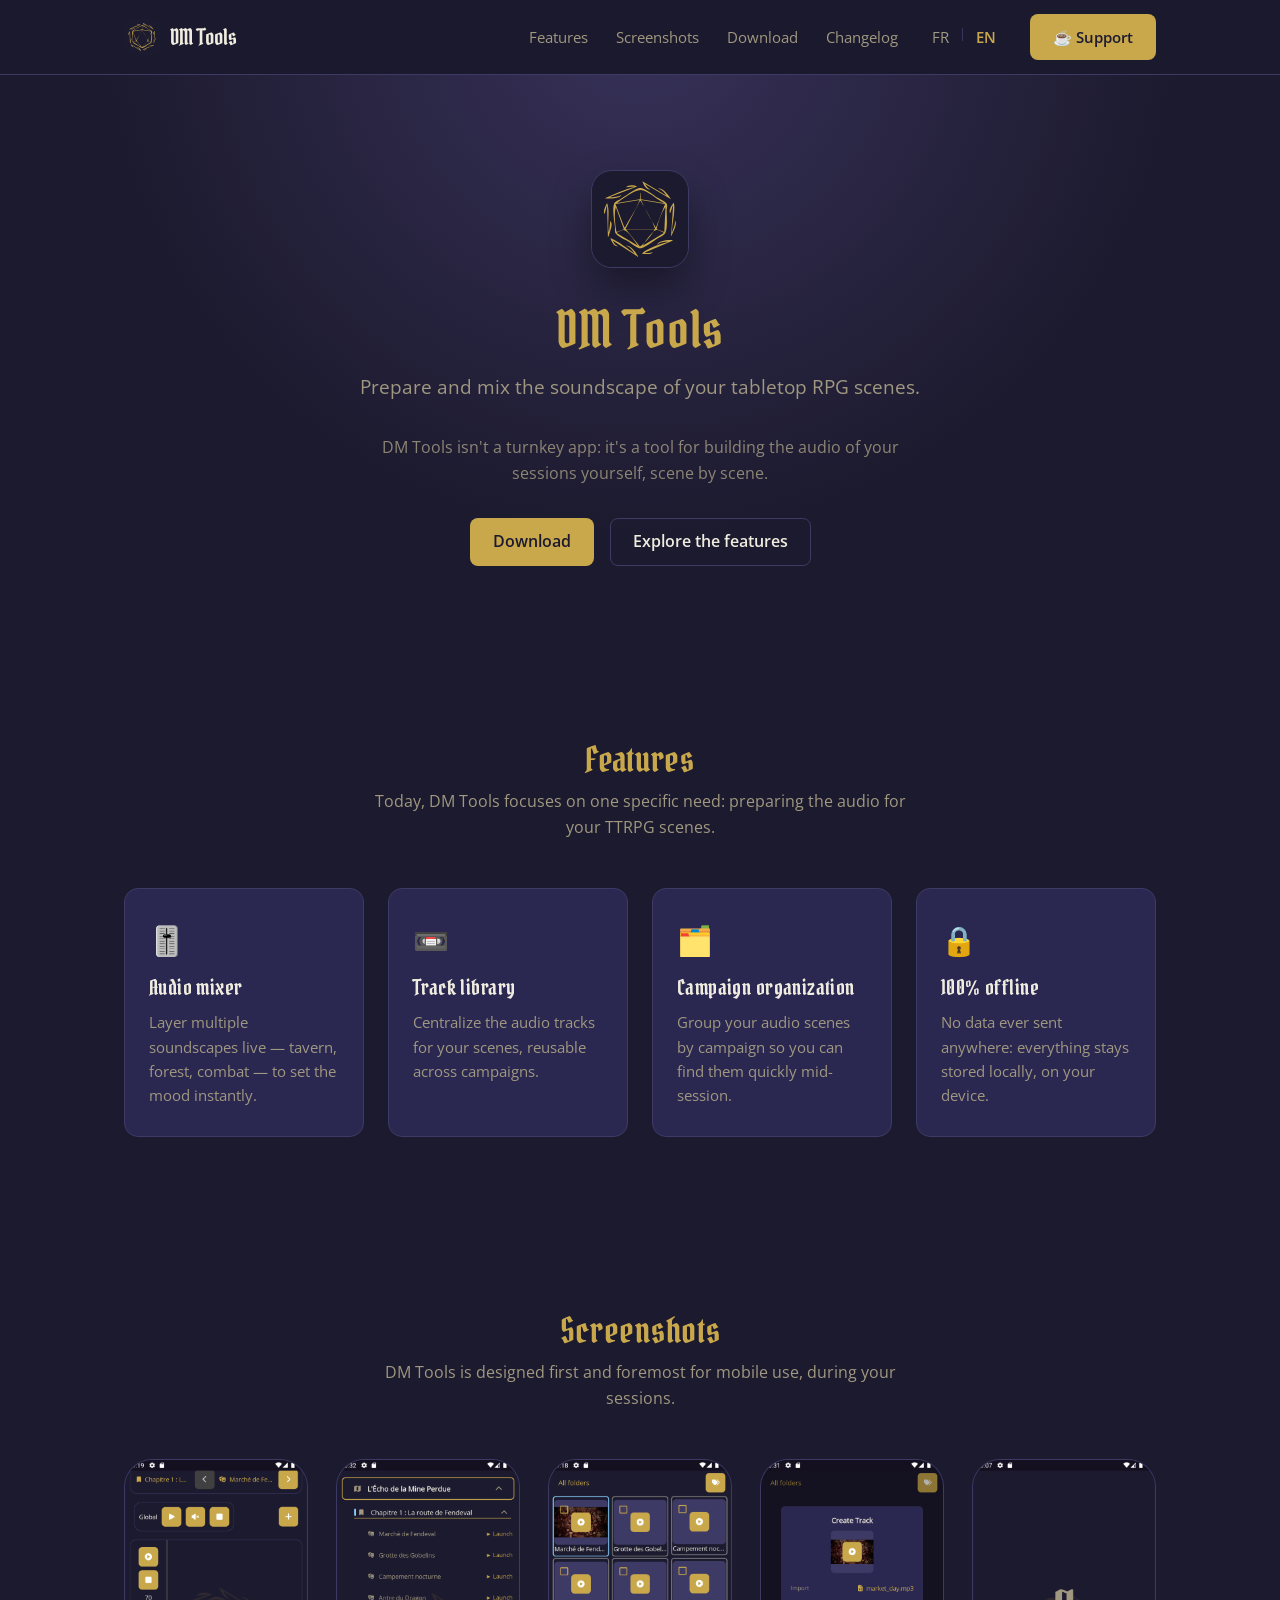
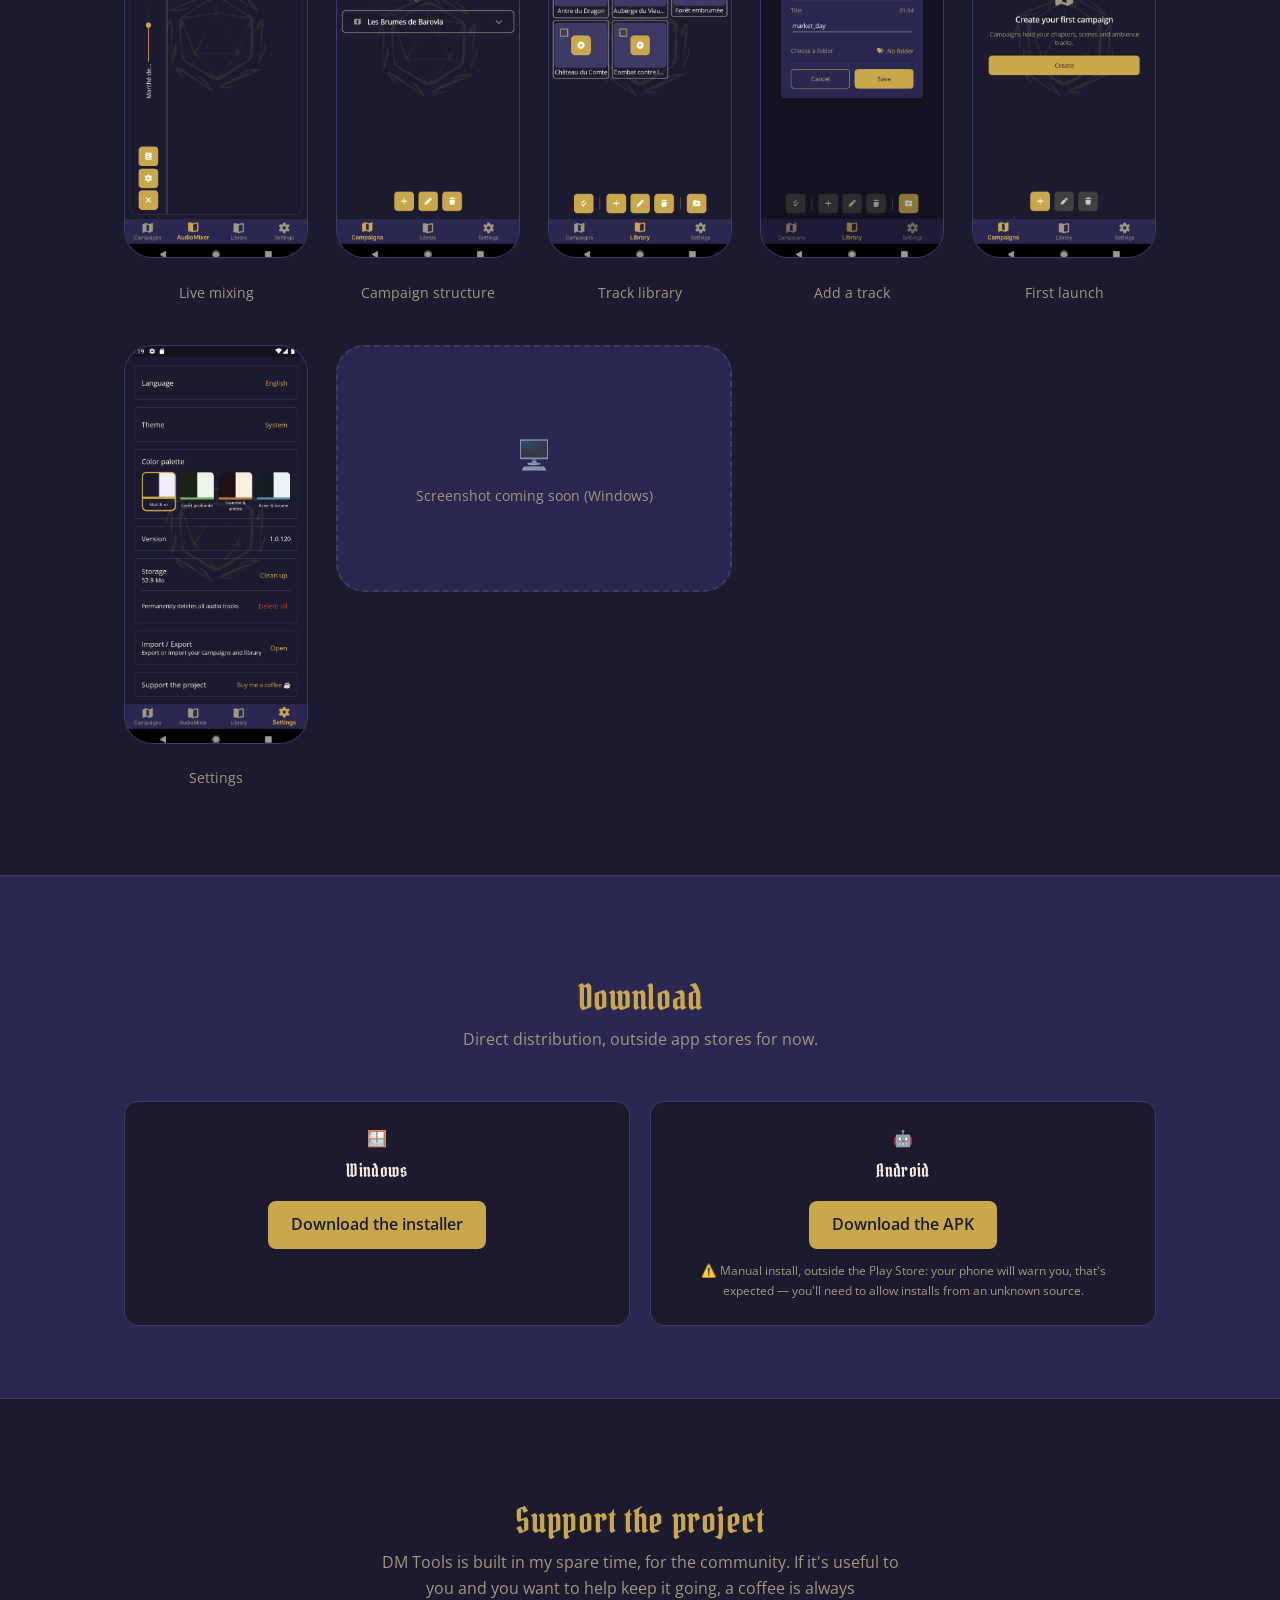
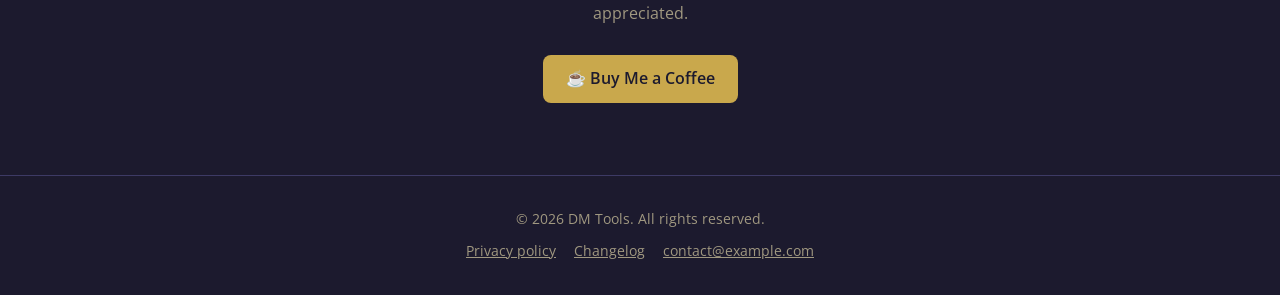
==== Website/en/index.html @ c2859820 "Add the DM Tools marketing site Static FR/EN landing page in Website/: features, real mobile screens" ====
<!doctype html>
<html lang="en">
<head>
  <meta charset="utf-8" />
  <meta name="viewport" content="width=device-width, initial-scale=1" />
  <title>DM Tools — Prep the audio for your TTRPG scenes</title>
  <meta name="description" content="DM Tools: a tool to prepare and mix soundscapes for your tabletop RPG scenes. Track library, live audio mixer, 100% offline." />
  <link rel="icon" href="../assets/logo.svg" type="image/svg+xml" />
  <link rel="preconnect" href="https://fonts.googleapis.com" />
  <link rel="preconnect" href="https://fonts.gstatic.com" crossorigin />
  <link href="https://fonts.googleapis.com/css2?family=Pirata+One&family=Open+Sans:wght@400;600;700&display=swap" rel="stylesheet" />
  <link rel="stylesheet" href="../styles.css" />
</head>
<body>
  <header>
    <nav class="container">
      <a class="brand" href="index.html">
        <img src="../assets/logo.svg" alt="DM Tools logo" />
        <span>DM Tools</span>
      </a>
      <div class="nav-links">
        <a href="#features">Features</a>
        <a href="#screenshots">Screenshots</a>
        <a href="#download">Download</a>
        <a href="changelog.html">Changelog</a>
        <span class="lang-switch">
          <a href="../index.html">FR</a>
          <span class="sep">|</span>
          <a class="active" href="index.html">EN</a>
        </span>
        <a class="btn btn-primary" href="https://buymeacoffee.com/" target="_blank" rel="noopener">☕ Support</a>
      </div>
    </nav>
  </header>

  <main>
    <section class="hero">
      <img class="hero-logo" src="../assets/logo.svg" alt="" aria-hidden="true" />
      <h1>DM Tools</h1>
      <p class="tagline">
        Prepare and mix the soundscape of your tabletop RPG scenes.
      </p>
      <p class="tagline" style="font-size: 1rem; opacity: 0.85;">
        DM Tools isn't a turnkey app: it's a tool for building the audio of your
        sessions yourself, scene by scene.
      </p>
      <div class="actions">
        <a class="btn btn-primary" href="#download">Download</a>
        <a class="btn btn-secondary" href="#features">Explore the features</a>
      </div>
    </section>

    <section id="features">
      <div class="container">
        <h2>Features</h2>
        <p class="section-intro">Today, DM Tools focuses on one specific need: preparing the audio for your TTRPG scenes.</p>
        <div class="features-grid">
          <div class="feature-card">
            <div class="icon">🎚️</div>
            <h3>Audio mixer</h3>
            <p>Layer multiple soundscapes live — tavern, forest, combat — to set the mood instantly.</p>
          </div>
          <div class="feature-card">
            <div class="icon">📼</div>
            <h3>Track library</h3>
            <p>Centralize the audio tracks for your scenes, reusable across campaigns.</p>
          </div>
          <div class="feature-card">
            <div class="icon">🗂️</div>
            <h3>Campaign organization</h3>
            <p>Group your audio scenes by campaign so you can find them quickly mid-session.</p>
          </div>
          <div class="feature-card">
            <div class="icon">🔒</div>
            <h3>100% offline</h3>
            <p>No data ever sent anywhere: everything stays stored locally, on your device.</p>
          </div>
        </div>
      </div>
    </section>

    <section id="screenshots">
      <div class="container">
        <h2>Screenshots</h2>
        <p class="section-intro">DM Tools is designed first and foremost for mobile use, during your sessions.</p>
        <div class="screens-grid">
          <div class="screen-item">
            <div class="screen-frame"><img src="../assets/screenshots/1.png" alt="Audio mixer during a live session" loading="lazy" /></div>
            <p class="screen-caption">Live mixing</p>
          </div>
          <div class="screen-item">
            <div class="screen-frame"><img src="../assets/screenshots/2.png" alt="Campaign organization" loading="lazy" /></div>
            <p class="screen-caption">Campaign structure</p>
          </div>
          <div class="screen-item">
            <div class="screen-frame"><img src="../assets/screenshots/3.png" alt="Track library" loading="lazy" /></div>
            <p class="screen-caption">Track library</p>
          </div>
          <div class="screen-item">
            <div class="screen-frame"><img src="../assets/screenshots/4.png" alt="Adding an audio track" loading="lazy" /></div>
            <p class="screen-caption">Add a track</p>
          </div>
          <div class="screen-item">
            <div class="screen-frame"><img src="../assets/screenshots/5.png" alt="First launch of the app" loading="lazy" /></div>
            <p class="screen-caption">First launch</p>
          </div>
          <div class="screen-item">
            <div class="screen-frame"><img src="../assets/screenshots/6.png" alt="App settings" loading="lazy" /></div>
            <p class="screen-caption">Settings</p>
          </div>
          <div class="screen-item desktop-item">
            <div class="screen-frame desktop">
              <div class="placeholder"><span class="icon">🖥️</span>Screenshot coming soon (Windows)</div>
            </div>
          </div>
        </div>
      </div>
    </section>

    <section id="download" class="download-section">
      <div class="container">
        <h2>Download</h2>
        <p class="section-intro">Direct distribution, outside app stores for now.</p>
        <div class="platforms">
          <div class="platform-card">
            <div class="icon">🪟</div>
            <h3>Windows</h3>
            <!-- TODO: replace with the real Drive share link -->
            <a class="btn btn-primary" href="#" target="_blank" rel="noopener">Download the installer</a>
          </div>
          <div class="platform-card">
            <div class="icon">🤖</div>
            <h3>Android</h3>
            <!-- TODO: replace with the real Drive share link -->
            <a class="btn btn-primary" href="#" target="_blank" rel="noopener">Download the APK</a>
            <span class="disclaimer">⚠️ Manual install, outside the Play Store: your phone will warn you, that's expected — you'll need to allow installs from an unknown source.</span>
          </div>
        </div>
      </div>
    </section>

    <section id="support" class="support">
      <div class="container">
        <h2>Support the project</h2>
        <p>
          DM Tools is built in my spare time, for the community. If it's useful to
          you and you want to help keep it going, a coffee is always appreciated.
        </p>
        <a class="btn btn-primary" href="https://buymeacoffee.com/" target="_blank" rel="noopener">☕ Buy Me a Coffee</a>
      </div>
    </section>
  </main>

  <footer>
    <div>© <span id="year"></span> DM Tools. All rights reserved.</div>
    <div class="footer-links">
      <a href="privacy.html">Privacy policy</a>
      <a href="changelog.html">Changelog</a>
      <a href="mailto:contact@example.com">contact@example.com</a>
    </div>
  </footer>

  <script>
    document.getElementById("year").textContent = new Date().getFullYear();
  </script>
</body>
</html>
---- Website/styles.css ----
:root {
  --bg: #1c1a2e;
  --surface: #2a2750;
  --accent: #c9a84c;
  --accent-2: #6b5daa;
  --text: #f0ede0;
  --text-muted: #a09880;
  --border: #3d3a65;
}

* {
  box-sizing: border-box;
}

html {
  scroll-behavior: smooth;
}

body {
  margin: 0;
  background: var(--bg);
  color: var(--text);
  font-family: "Open Sans", sans-serif;
  line-height: 1.6;
}

img {
  max-width: 100%;
}

a {
  color: var(--accent);
}

h1, h2, h3 {
  font-family: "Pirata One", serif;
  font-weight: 400;
  letter-spacing: 0.02em;
  line-height: 1.2;
}

.container {
  max-width: 1080px;
  margin: 0 auto;
  padding: 0 24px;
}

/* Nav */
header {
  position: sticky;
  top: 0;
  z-index: 10;
  background: rgba(28, 26, 46, 0.9);
  backdrop-filter: blur(6px);
  border-bottom: 1px solid var(--border);
}

nav.container {
  display: flex;
  align-items: center;
  justify-content: space-between;
  flex-wrap: wrap;
  row-gap: 10px;
  padding-top: 14px;
  padding-bottom: 14px;
}

.brand {
  display: flex;
  align-items: center;
  gap: 10px;
  text-decoration: none;
  color: var(--text);
}

.brand img {
  width: 36px;
  height: 36px;
  border-radius: 8px;
}

.brand span {
  font-family: "Pirata One", serif;
  font-size: 1.4rem;
}

.nav-links {
  display: flex;
  align-items: center;
  flex-wrap: wrap;
  row-gap: 8px;
  gap: 28px;
}

.nav-links a {
  color: var(--text-muted);
  text-decoration: none;
  font-size: 0.95rem;
}

.nav-links a:hover {
  color: var(--accent);
}

.btn {
  display: inline-block;
  padding: 10px 22px;
  border-radius: 8px;
  text-decoration: none;
  font-weight: 600;
  font-family: "Open Sans", sans-serif;
  border: 1px solid transparent;
}

.btn-primary {
  background: var(--accent);
  color: #1c1a2e !important;
}

.btn-primary:hover {
  background: #ddbc63;
}

.btn-secondary {
  background: transparent;
  color: var(--text);
  border-color: var(--border);
}

.btn-secondary:hover {
  border-color: var(--accent);
  color: var(--accent);
}

.lang-switch {
  display: flex;
  gap: 4px;
  font-size: 0.8rem;
}

.lang-switch a {
  color: var(--text-muted);
  text-decoration: none;
  padding: 2px 6px;
  border-radius: 4px;
}

.lang-switch a.active {
  color: var(--accent);
  font-weight: 600;
}

.lang-switch a:hover {
  color: var(--accent);
}

.lang-switch .sep {
  color: var(--border);
}

/* Hero */
.hero {
  text-align: center;
  padding: 96px 24px 72px;
  background: radial-gradient(ellipse at 50% -10%, rgba(107, 93, 170, 0.35), transparent 60%);
}

.hero img.hero-logo {
  width: 96px;
  height: 96px;
  border-radius: 20px;
  margin-bottom: 24px;
  box-shadow: 0 0 0 1px var(--border), 0 20px 40px rgba(0, 0, 0, 0.4);
}

.hero h1 {
  font-size: 3.2rem;
  margin: 0 0 12px;
  color: var(--accent);
}

.hero p.tagline {
  font-size: 1.2rem;
  color: var(--text-muted);
  max-width: 560px;
  margin: 0 auto 32px;
}

.hero .actions {
  display: flex;
  gap: 16px;
  justify-content: center;
  flex-wrap: wrap;
}

/* Sections */
section {
  padding: 72px 24px;
}

section h2 {
  text-align: center;
  font-size: 2.2rem;
  color: var(--accent);
  margin-bottom: 8px;
}

section > .container > p.section-intro {
  text-align: center;
  color: var(--text-muted);
  max-width: 560px;
  margin: 0 auto 48px;
}

.features-grid {
  display: grid;
  grid-template-columns: repeat(auto-fit, minmax(230px, 1fr));
  gap: 24px;
}

.feature-card {
  background: var(--surface);
  border: 1px solid var(--border);
  border-radius: 14px;
  padding: 28px 24px;
}

.feature-card .icon {
  font-size: 1.8rem;
  margin-bottom: 12px;
}

.feature-card h3 {
  font-size: 1.3rem;
  margin: 0 0 10px;
  color: var(--text);
}

.feature-card p {
  color: var(--text-muted);
  margin: 0;
  font-size: 0.95rem;
}

/* Screenshots */
.screens-grid {
  display: grid;
  grid-template-columns: repeat(auto-fit, minmax(180px, 1fr));
  gap: 28px;
  align-items: start;
}

.screen-item {
  display: flex;
  flex-direction: column;
  gap: 10px;
}

.screen-frame {
  background: var(--surface);
  border: 1px solid var(--border);
  border-radius: 28px;
  aspect-ratio: 9 / 19.5;
  display: flex;
  align-items: center;
  justify-content: center;
  overflow: hidden;
}

.screen-frame img {
  width: 100%;
  height: 100%;
  object-fit: cover;
  object-position: top center;
  display: block;
}

.screen-item.desktop-item {
  grid-column: span 2;
}

.screen-frame.desktop {
  aspect-ratio: 16 / 10;
  border: 2px dashed var(--border);
}

.screen-frame .placeholder {
  text-align: center;
  color: var(--text-muted);
  font-size: 0.85rem;
}

.screen-frame .placeholder .icon {
  font-size: 1.8rem;
  display: block;
  margin-bottom: 8px;
  opacity: 0.6;
}

.screen-caption {
  text-align: center;
  font-size: 0.85rem;
  color: var(--text-muted);
}

/* Download */
.download-section {
  background: var(--surface);
  border-top: 1px solid var(--border);
  border-bottom: 1px solid var(--border);
}

.platforms {
  display: grid;
  grid-template-columns: repeat(auto-fit, minmax(220px, 1fr));
  gap: 20px;
}

.platform-card {
  background: var(--bg);
  border: 1px solid var(--border);
  border-radius: 14px;
  padding: 24px;
  text-align: center;
}

.platform-card h3 {
  margin: 8px 0 6px;
  color: var(--text);
  font-size: 1.15rem;
}

.platform-card .status {
  display: inline-block;
  font-size: 0.78rem;
  text-transform: uppercase;
  letter-spacing: 0.05em;
  padding: 4px 10px;
  border-radius: 999px;
  margin-top: 10px;
}

.status.soon {
  background: rgba(201, 168, 76, 0.15);
  color: var(--accent);
}

.platform-card .btn {
  margin-top: 14px;
}

.platform-card .disclaimer {
  display: block;
  margin-top: 12px;
  font-size: 0.78rem;
  color: var(--text-muted);
}

/* Changelog */
.changelog-entry {
  border-left: 2px solid var(--border);
  padding-left: 20px;
  margin-bottom: 36px;
}

.changelog-entry h2 {
  font-size: 1.3rem;
  color: var(--accent);
  margin: 0 0 4px;
  text-align: left;
}

.changelog-entry .date {
  font-size: 0.82rem;
  color: var(--text-muted);
  margin-bottom: 12px;
  display: block;
}

.changelog-entry ul {
  color: var(--text-muted);
  padding-left: 18px;
  margin: 0;
}

/* Support */
.support {
  text-align: center;
}

.support p {
  color: var(--text-muted);
  max-width: 520px;
  margin: 0 auto 28px;
}

/* Footer */
footer {
  border-top: 1px solid var(--border);
  padding: 32px 24px;
  text-align: center;
  color: var(--text-muted);
  font-size: 0.88rem;
}

footer a {
  color: var(--text-muted);
  text-decoration: underline;
}

footer .footer-links {
  margin-top: 10px;
  display: flex;
  gap: 18px;
  justify-content: center;
  flex-wrap: wrap;
}

/* Privacy page */
.legal {
  max-width: 720px;
  margin: 0 auto;
  padding: 64px 24px 96px;
}

.legal h1 {
  color: var(--accent);
  font-size: 2.4rem;
}

.legal h2 {
  text-align: left;
  font-size: 1.4rem;
  color: var(--text);
  margin-top: 40px;
}

.legal p, .legal li {
  color: var(--text-muted);
}

.legal .updated {
  color: var(--text-muted);
  font-size: 0.85rem;
  margin-bottom: 40px;
}

@media (max-width: 640px) {
  nav.container {
    justify-content: center;
    text-align: center;
  }
  .nav-links {
    gap: 12px 16px;
    justify-content: center;
  }
  .hero h1 {
    font-size: 2.3rem;
  }
}
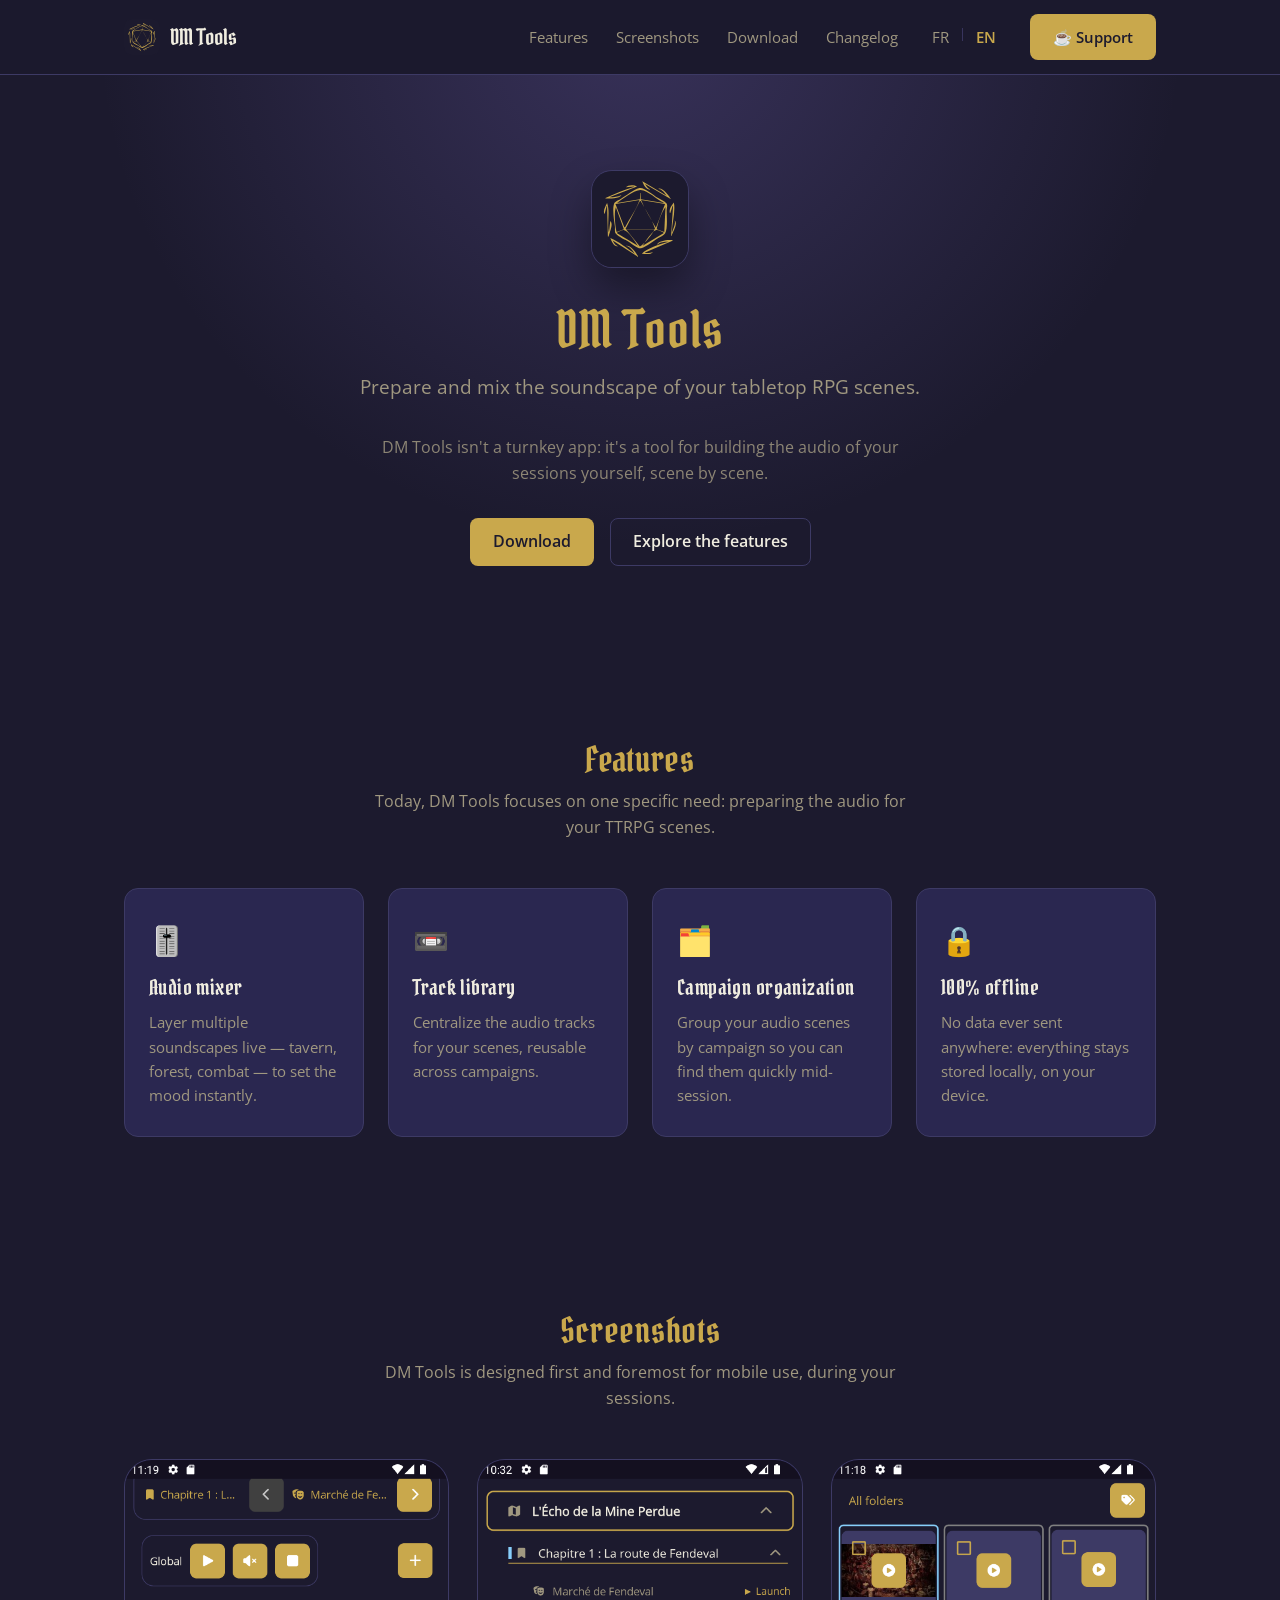
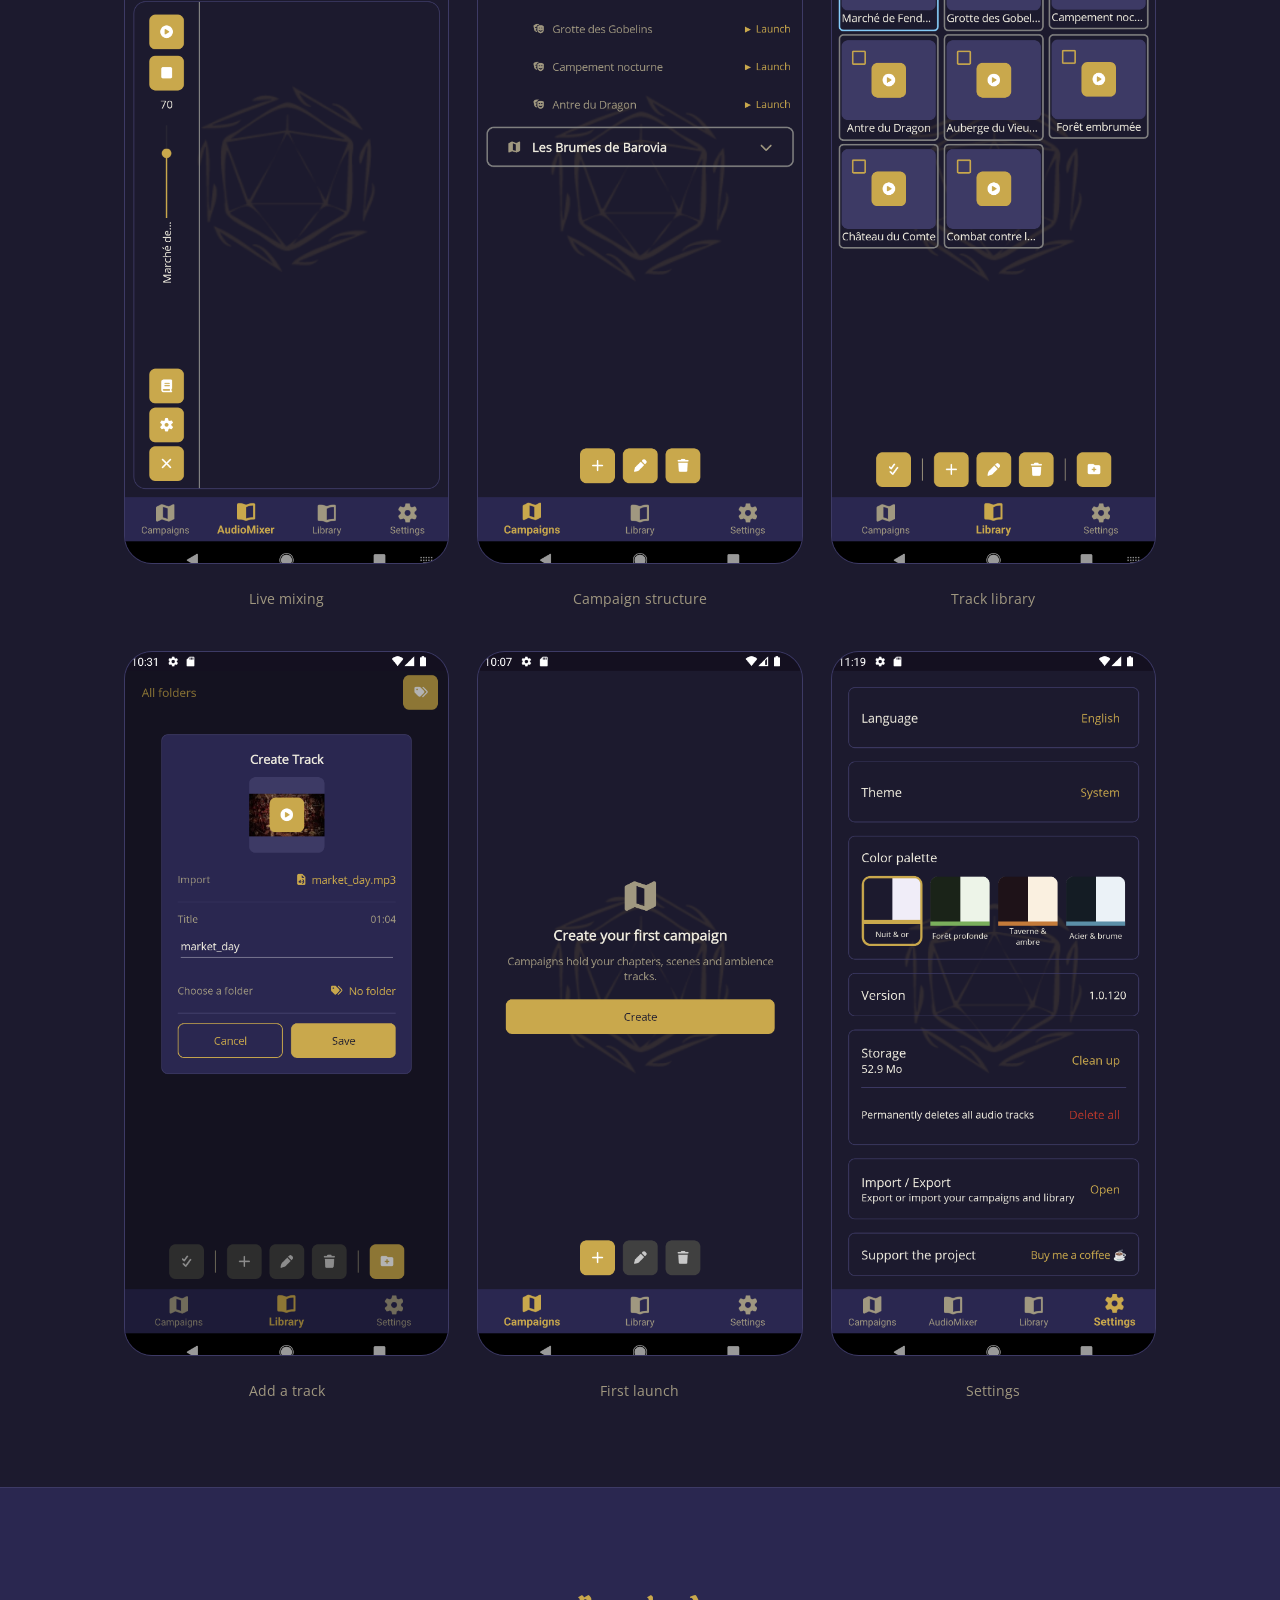
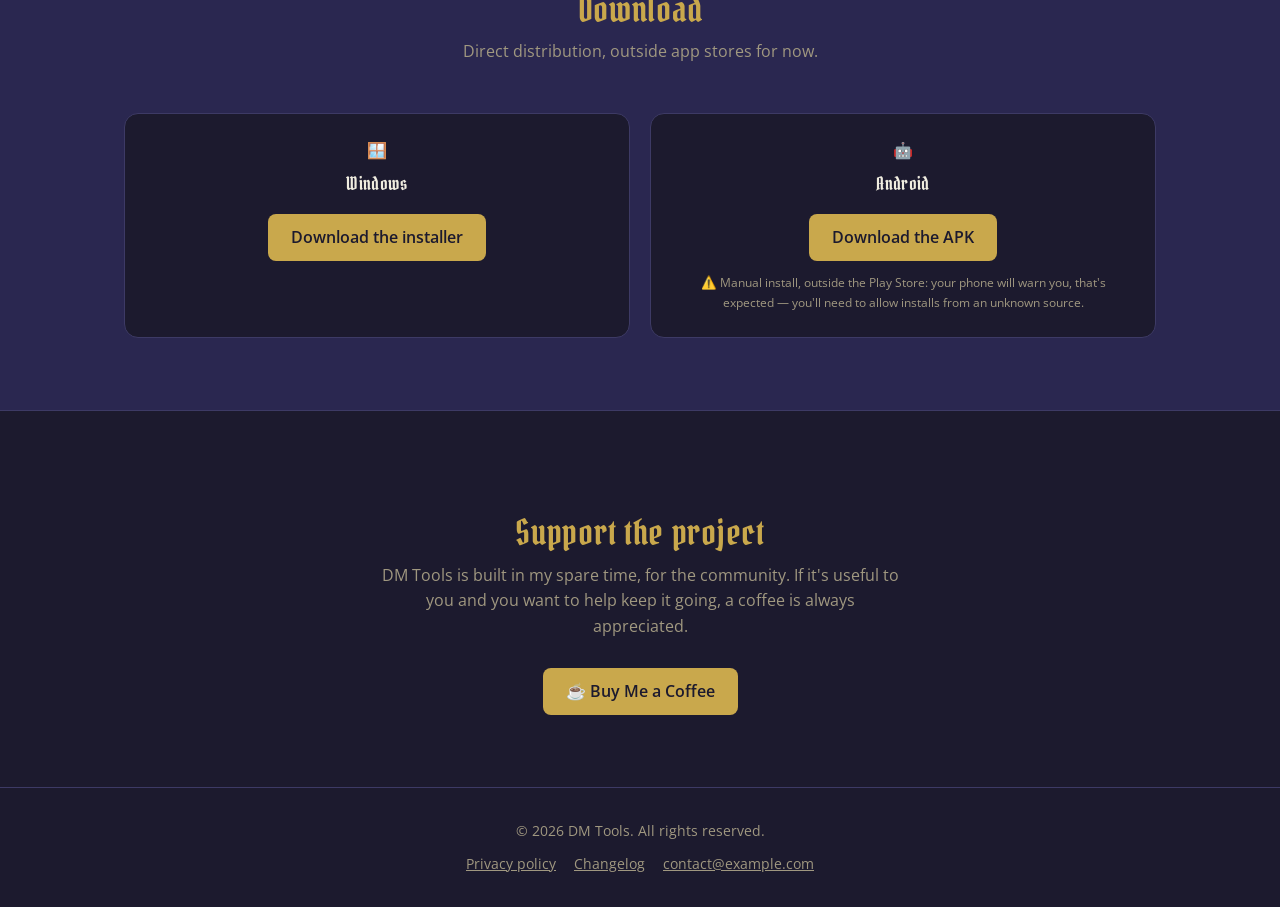
==== commit fcd7ba8a: "Wire up real downloads, fix the screenshots grid, add a lightbox - Download buttons now point to the" ====
--- a/Website/en/index.html
+++ b/Website/en/index.html
@@ -108,11 +108,6 @@
             <div class="screen-frame"><img src="../assets/screenshots/6.png" alt="App settings" loading="lazy" /></div>
             <p class="screen-caption">Settings</p>
           </div>
-          <div class="screen-item desktop-item">
-            <div class="screen-frame desktop">
-              <div class="placeholder"><span class="icon">🖥️</span>Screenshot coming soon (Windows)</div>
-            </div>
-          </div>
         </div>
       </div>
     </section>
@@ -125,14 +120,12 @@
           <div class="platform-card">
             <div class="icon">🪟</div>
             <h3>Windows</h3>
-            <!-- TODO: replace with the real Drive share link -->
-            <a class="btn btn-primary" href="#" target="_blank" rel="noopener">Download the installer</a>
+            <a class="btn btn-primary" href="../downloads/DmToolsInstaller.exe" download>Download the installer</a>
           </div>
           <div class="platform-card">
             <div class="icon">🤖</div>
             <h3>Android</h3>
-            <!-- TODO: replace with the real Drive share link -->
-            <a class="btn btn-primary" href="#" target="_blank" rel="noopener">Download the APK</a>
+            <a class="btn btn-primary" href="../downloads/DmTools.apk" download>Download the APK</a>
             <span class="disclaimer">⚠️ Manual install, outside the Play Store: your phone will warn you, that's expected — you'll need to allow installs from an unknown source.</span>
           </div>
         </div>
@@ -160,8 +153,27 @@
     </div>
   </footer>
 
+  <div class="lightbox" id="lightbox">
+    <button class="lightbox-close" aria-label="Close">&times;</button>
+    <img src="" alt="" />
+  </div>
+
   <script>
     document.getElementById("year").textContent = new Date().getFullYear();
+
+    const lightbox = document.getElementById("lightbox");
+    const lightboxImg = lightbox.querySelector("img");
+    document.querySelectorAll(".screen-frame img").forEach((img) => {
+      img.addEventListener("click", () => {
+        lightboxImg.src = img.src;
+        lightboxImg.alt = img.alt;
+        lightbox.classList.add("open");
+      });
+    });
+    lightbox.addEventListener("click", () => lightbox.classList.remove("open"));
+    document.addEventListener("keydown", (e) => {
+      if (e.key === "Escape") lightbox.classList.remove("open");
+    });
   </script>
 </body>
 </html>
--- a/Website/styles.css
+++ b/Website/styles.css
@@ -243,11 +243,26 @@
 }
 
 /* Screenshots */
+/* Colonnes explicites plutôt qu'auto-fit/minmax : à des largeurs de conteneur entre 1x et 2x le
+   minimum (typique en mobile portrait), auto-fit créait 2 colonnes très inégales (ex. 180px / 75px)
+   au lieu d'une seule colonne propre - minmax() autorise une piste à descendre sous son minimum
+   déclaré quand la somme des minimums dépasse l'espace dispo. */
 .screens-grid {
   display: grid;
-  grid-template-columns: repeat(auto-fit, minmax(180px, 1fr));
+  grid-template-columns: repeat(3, 1fr);
   gap: 28px;
-  align-items: start;
+}
+
+@media (max-width: 720px) {
+  .screens-grid {
+    grid-template-columns: repeat(2, 1fr);
+  }
+}
+
+@media (max-width: 480px) {
+  .screens-grid {
+    grid-template-columns: 1fr;
+  }
 }
 
 .screen-item {
@@ -265,6 +280,7 @@
   align-items: center;
   justify-content: center;
   overflow: hidden;
+  cursor: zoom-in;
 }
 
 .screen-frame img {
@@ -275,32 +291,48 @@
   display: block;
 }
 
-.screen-item.desktop-item {
-  grid-column: span 2;
-}
-
-.screen-frame.desktop {
-  aspect-ratio: 16 / 10;
-  border: 2px dashed var(--border);
-}
-
-.screen-frame .placeholder {
-  text-align: center;
-  color: var(--text-muted);
+.screen-caption {
+  text-align: center;
   font-size: 0.85rem;
-}
-
-.screen-frame .placeholder .icon {
-  font-size: 1.8rem;
-  display: block;
-  margin-bottom: 8px;
-  opacity: 0.6;
-}
-
-.screen-caption {
-  text-align: center;
-  font-size: 0.85rem;
-  color: var(--text-muted);
+  color: var(--text-muted);
+}
+
+/* Lightbox */
+.lightbox {
+  position: fixed;
+  inset: 0;
+  background: rgba(0, 0, 0, 0.85);
+  display: none;
+  align-items: center;
+  justify-content: center;
+  z-index: 100;
+  padding: 40px 20px;
+  cursor: zoom-out;
+}
+
+.lightbox.open {
+  display: flex;
+}
+
+.lightbox img {
+  max-width: 100%;
+  max-height: 100%;
+  border-radius: 12px;
+  box-shadow: 0 20px 60px rgba(0, 0, 0, 0.5);
+  cursor: default;
+}
+
+.lightbox-close {
+  position: absolute;
+  top: 20px;
+  right: 24px;
+  background: transparent;
+  border: none;
+  color: var(--text);
+  font-size: 2.2rem;
+  line-height: 1;
+  cursor: pointer;
+  padding: 4px 10px;
 }
 
 /* Download */
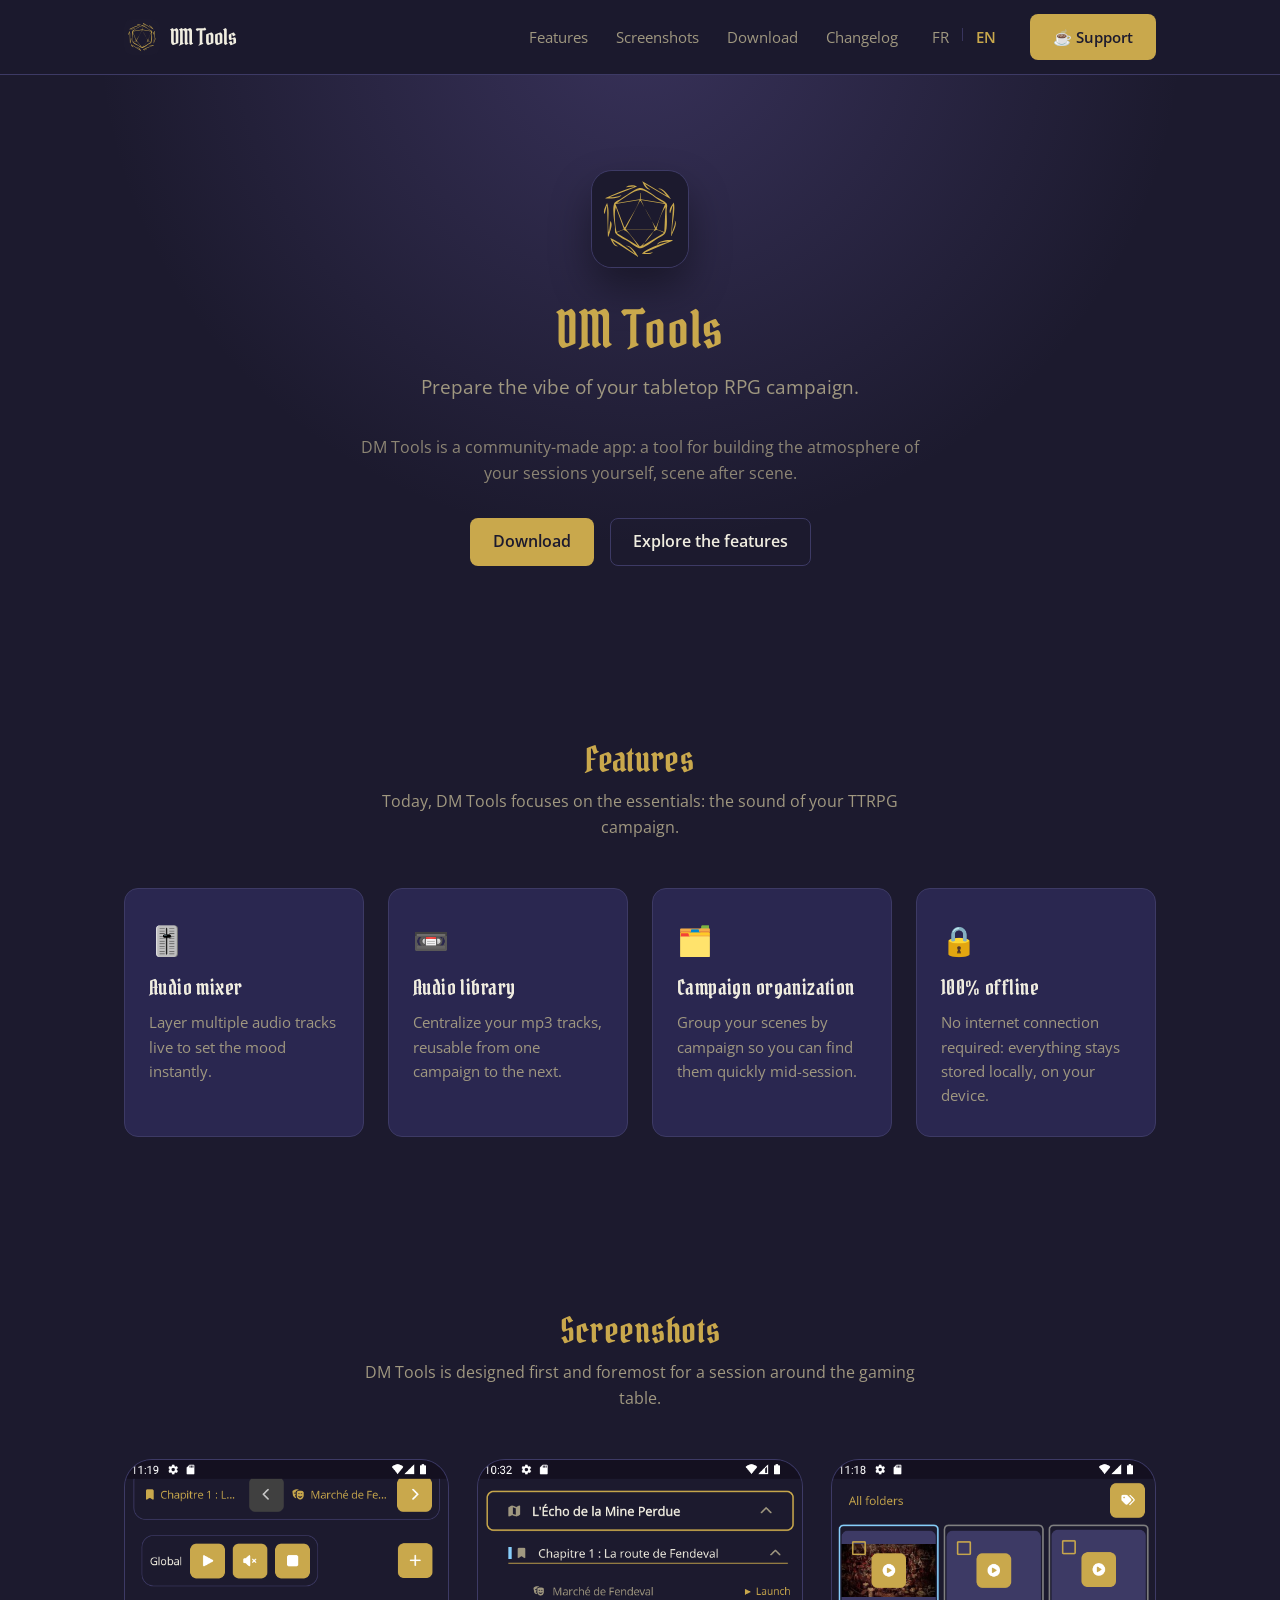
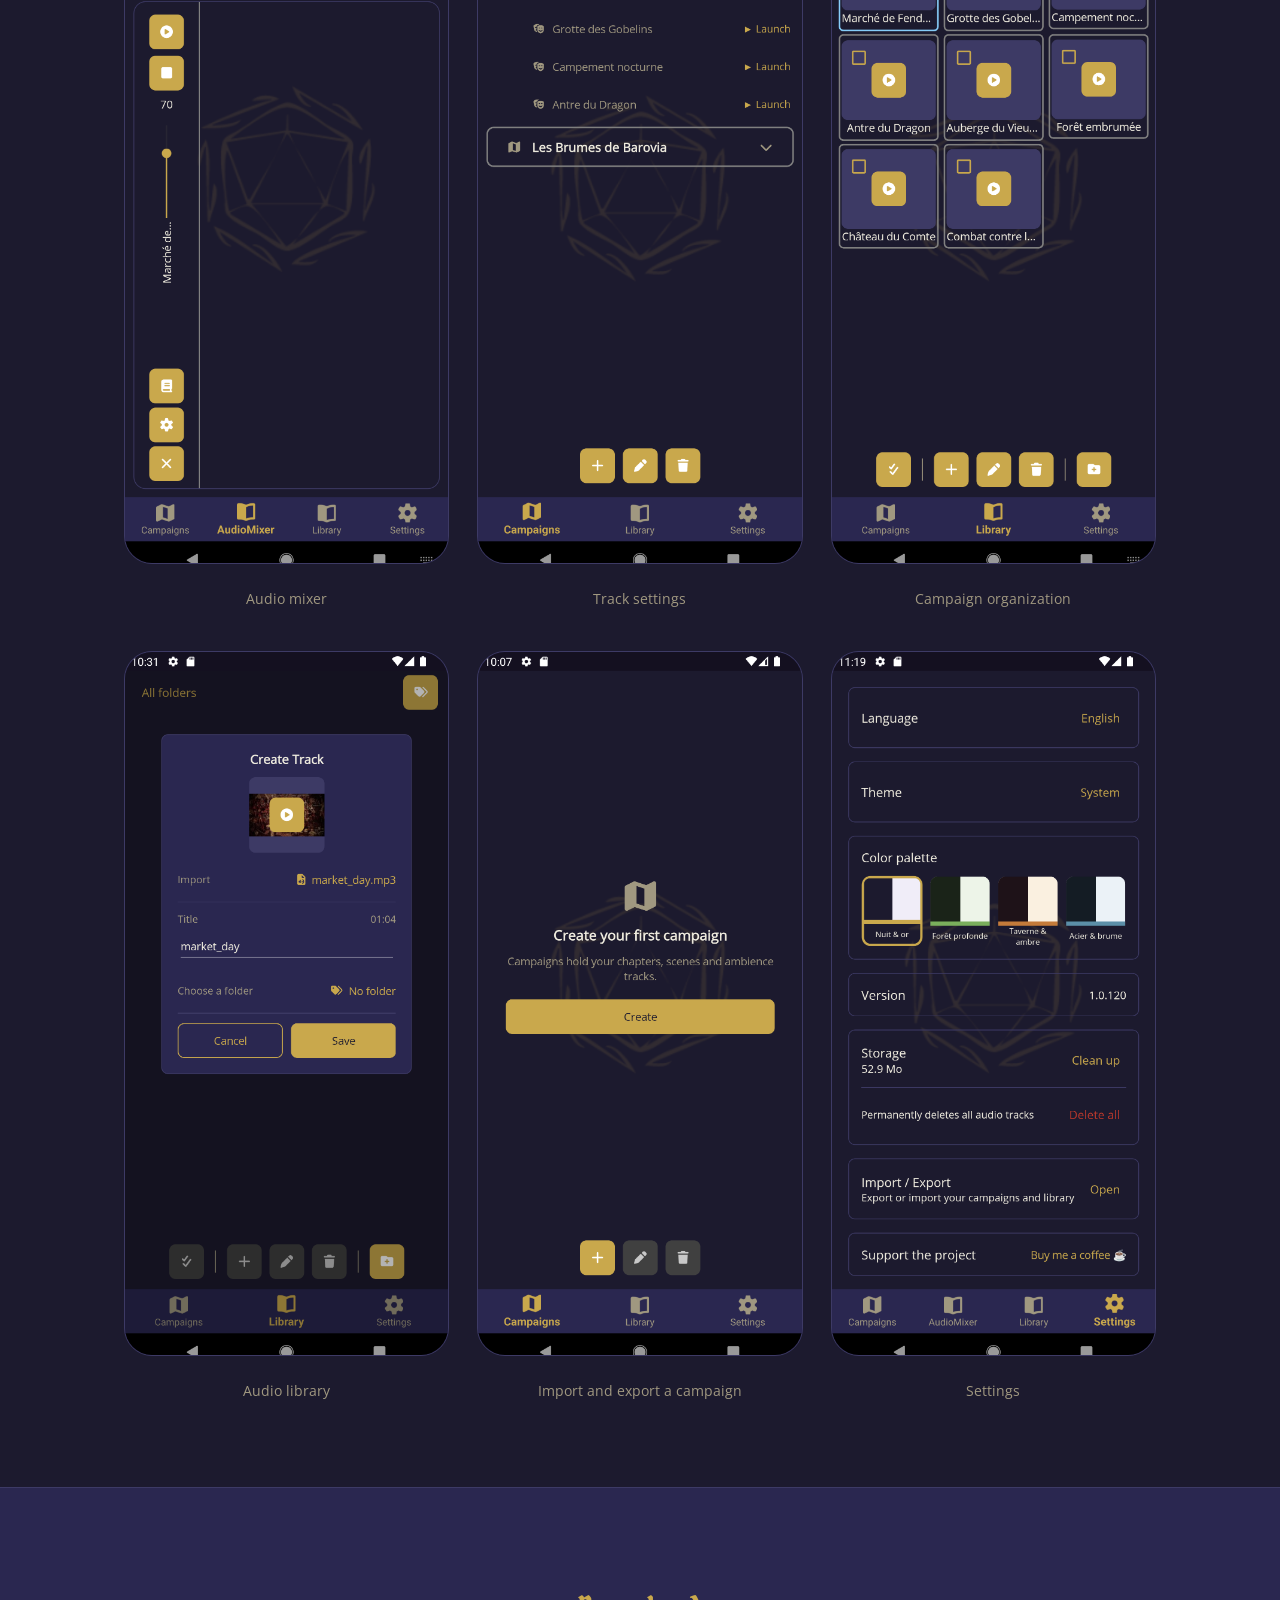
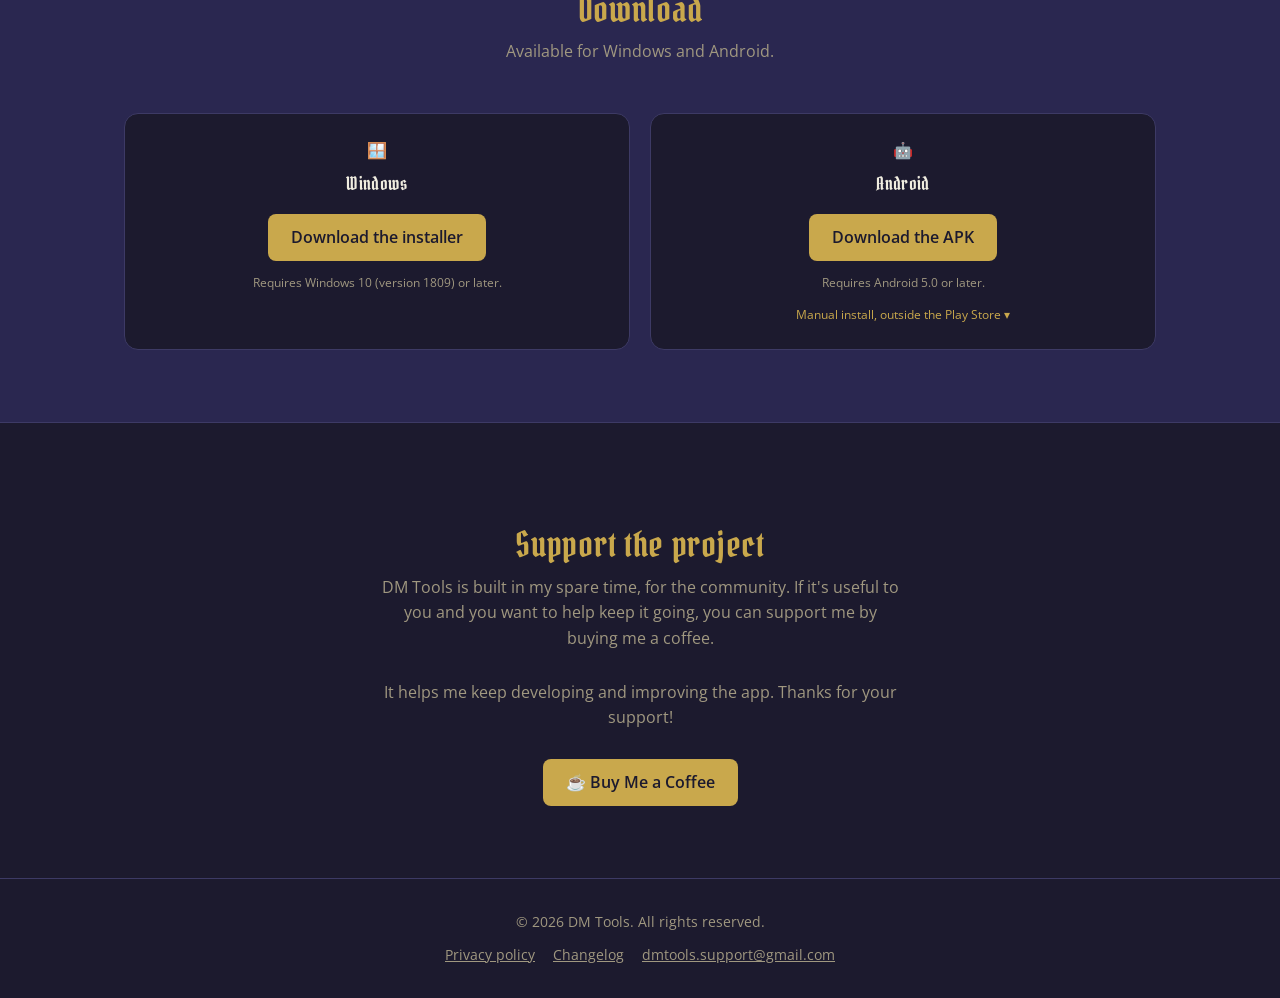
==== commit 1a9dc1e0: "Refresh homepage copy, download requirements and OG metadata for the campaign-prep positioning" ====
--- a/Website/en/index.html
+++ b/Website/en/index.html
@@ -3,8 +3,20 @@
 <head>
   <meta charset="utf-8" />
   <meta name="viewport" content="width=device-width, initial-scale=1" />
-  <title>DM Tools — Prep the audio for your TTRPG scenes</title>
-  <meta name="description" content="DM Tools: a tool to prepare and mix soundscapes for your tabletop RPG scenes. Track library, live audio mixer, 100% offline." />
+  <title>DM Tools — Prep the vibe for your TTRPG campaign</title>
+  <meta name="description" content="DM Tools: a tool to prepare the vibe of your tabletop RPG campaign. Audio mixer, campaign manager, audio library, 100% offline." />
+  <meta property="og:type" content="website" />
+  <meta property="og:url" content="https://dmtools-app.netlify.app/en/" />
+  <meta property="og:locale" content="en_US" />
+  <meta property="og:title" content="DM Tools — Prep the vibe for your TTRPG campaign" />
+  <meta property="og:description" content="A tool to prepare the vibe of your tabletop RPG campaign. Audio mixer, campaign manager, audio library, 100% offline." />
+  <meta property="og:image" content="https://dmtools-app.netlify.app/assets/og-image-en.png" />
+  <meta property="og:image:width" content="1200" />
+  <meta property="og:image:height" content="630" />
+  <meta name="twitter:card" content="summary_large_image" />
+  <meta name="twitter:title" content="DM Tools — Prep the vibe for your TTRPG campaign" />
+  <meta name="twitter:description" content="A tool to prepare the vibe of your tabletop RPG campaign. Audio mixer, campaign manager, audio library, 100% offline." />
+  <meta name="twitter:image" content="https://dmtools-app.netlify.app/assets/og-image-en.png" />
   <link rel="icon" href="../assets/logo.svg" type="image/svg+xml" />
   <link rel="preconnect" href="https://fonts.googleapis.com" />
   <link rel="preconnect" href="https://fonts.gstatic.com" crossorigin />
@@ -28,7 +40,7 @@
           <span class="sep">|</span>
           <a class="active" href="index.html">EN</a>
         </span>
-        <a class="btn btn-primary" href="https://buymeacoffee.com/" target="_blank" rel="noopener">☕ Support</a>
+        <a class="btn btn-primary" href="https://buymeacoffee.com/narfedome" target="_blank" rel="noopener">☕ Support</a>
       </div>
     </nav>
   </header>
@@ -38,11 +50,11 @@
       <img class="hero-logo" src="../assets/logo.svg" alt="" aria-hidden="true" />
       <h1>DM Tools</h1>
       <p class="tagline">
-        Prepare and mix the soundscape of your tabletop RPG scenes.
+        Prepare the vibe of your tabletop RPG campaign.
       </p>
       <p class="tagline" style="font-size: 1rem; opacity: 0.85;">
-        DM Tools isn't a turnkey app: it's a tool for building the audio of your
-        sessions yourself, scene by scene.
+        DM Tools is a community-made app: a tool for building the atmosphere of your
+        sessions yourself, scene after scene.
       </p>
       <div class="actions">
         <a class="btn btn-primary" href="#download">Download</a>
@@ -53,27 +65,27 @@
     <section id="features">
       <div class="container">
         <h2>Features</h2>
-        <p class="section-intro">Today, DM Tools focuses on one specific need: preparing the audio for your TTRPG scenes.</p>
+        <p class="section-intro">Today, DM Tools focuses on the essentials: the sound of your TTRPG campaign.</p>
         <div class="features-grid">
           <div class="feature-card">
             <div class="icon">🎚️</div>
             <h3>Audio mixer</h3>
-            <p>Layer multiple soundscapes live — tavern, forest, combat — to set the mood instantly.</p>
+            <p>Layer multiple audio tracks live to set the mood instantly.</p>
           </div>
           <div class="feature-card">
             <div class="icon">📼</div>
-            <h3>Track library</h3>
-            <p>Centralize the audio tracks for your scenes, reusable across campaigns.</p>
+            <h3>Audio library</h3>
+            <p>Centralize your mp3 tracks, reusable from one campaign to the next.</p>
           </div>
           <div class="feature-card">
             <div class="icon">🗂️</div>
             <h3>Campaign organization</h3>
-            <p>Group your audio scenes by campaign so you can find them quickly mid-session.</p>
+            <p>Group your scenes by campaign so you can find them quickly mid-session.</p>
           </div>
           <div class="feature-card">
             <div class="icon">🔒</div>
             <h3>100% offline</h3>
-            <p>No data ever sent anywhere: everything stays stored locally, on your device.</p>
+            <p>No internet connection required: everything stays stored locally, on your device.</p>
           </div>
         </div>
       </div>
@@ -82,27 +94,27 @@
     <section id="screenshots">
       <div class="container">
         <h2>Screenshots</h2>
-        <p class="section-intro">DM Tools is designed first and foremost for mobile use, during your sessions.</p>
+        <p class="section-intro">DM Tools is designed first and foremost for a session around the gaming table.</p>
         <div class="screens-grid">
           <div class="screen-item">
-            <div class="screen-frame"><img src="../assets/screenshots/1.png" alt="Audio mixer during a live session" loading="lazy" /></div>
-            <p class="screen-caption">Live mixing</p>
+            <div class="screen-frame"><img src="../assets/screenshots/1.png" alt="Audio mixer" loading="lazy" /></div>
+            <p class="screen-caption">Audio mixer</p>
           </div>
           <div class="screen-item">
-            <div class="screen-frame"><img src="../assets/screenshots/2.png" alt="Campaign organization" loading="lazy" /></div>
-            <p class="screen-caption">Campaign structure</p>
+            <div class="screen-frame"><img src="../assets/screenshots/2.png" alt="Track settings" loading="lazy" /></div>
+            <p class="screen-caption">Track settings</p>
           </div>
           <div class="screen-item">
-            <div class="screen-frame"><img src="../assets/screenshots/3.png" alt="Track library" loading="lazy" /></div>
-            <p class="screen-caption">Track library</p>
+            <div class="screen-frame"><img src="../assets/screenshots/3.png" alt="Campaign organization" loading="lazy" /></div>
+            <p class="screen-caption">Campaign organization</p>
           </div>
           <div class="screen-item">
-            <div class="screen-frame"><img src="../assets/screenshots/4.png" alt="Adding an audio track" loading="lazy" /></div>
-            <p class="screen-caption">Add a track</p>
+            <div class="screen-frame"><img src="../assets/screenshots/4.png" alt="Audio library" loading="lazy" /></div>
+            <p class="screen-caption">Audio library</p>
           </div>
           <div class="screen-item">
-            <div class="screen-frame"><img src="../assets/screenshots/5.png" alt="First launch of the app" loading="lazy" /></div>
-            <p class="screen-caption">First launch</p>
+            <div class="screen-frame"><img src="../assets/screenshots/5.png" alt="Import and export a campaign" loading="lazy" /></div>
+            <p class="screen-caption">Import and export a campaign</p>
           </div>
           <div class="screen-item">
             <div class="screen-frame"><img src="../assets/screenshots/6.png" alt="App settings" loading="lazy" /></div>
@@ -115,18 +127,23 @@
     <section id="download" class="download-section">
       <div class="container">
         <h2>Download</h2>
-        <p class="section-intro">Direct distribution, outside app stores for now.</p>
+        <p class="section-intro">Available for Windows and Android.</p>
         <div class="platforms">
           <div class="platform-card">
             <div class="icon">🪟</div>
             <h3>Windows</h3>
             <a class="btn btn-primary" href="../downloads/DmToolsInstaller.exe" download>Download the installer</a>
+            <span class="disclaimer">Requires Windows 10 (version 1809) or later.</span>
           </div>
           <div class="platform-card">
             <div class="icon">🤖</div>
             <h3>Android</h3>
             <a class="btn btn-primary" href="../downloads/DmTools.apk" download>Download the APK</a>
-            <span class="disclaimer">⚠️ Manual install, outside the Play Store: your phone will warn you, that's expected — you'll need to allow installs from an unknown source.</span>
+            <span class="disclaimer">Requires Android 5.0 or later.</span>
+            <details class="disclaimer-details">
+              <summary>Manual install, outside the Play Store</summary>
+              <p>⚠️ Your phone will warn you, that's expected. You'll need to allow installs from an unknown source. (Coming soon to the store, promise 🧡)</p>
+            </details>
           </div>
         </div>
       </div>
@@ -137,9 +154,12 @@
         <h2>Support the project</h2>
         <p>
           DM Tools is built in my spare time, for the community. If it's useful to
-          you and you want to help keep it going, a coffee is always appreciated.
+          you and you want to help keep it going, you can support me by buying me a coffee.
         </p>
-        <a class="btn btn-primary" href="https://buymeacoffee.com/" target="_blank" rel="noopener">☕ Buy Me a Coffee</a>
+        <p>
+          It helps me keep developing and improving the app. Thanks for your support!
+        </p>
+        <a class="btn btn-primary" href="https://buymeacoffee.com/narfedome" target="_blank" rel="noopener">☕ Buy Me a Coffee</a>
       </div>
     </section>
   </main>
@@ -149,7 +169,7 @@
     <div class="footer-links">
       <a href="privacy.html">Privacy policy</a>
       <a href="changelog.html">Changelog</a>
-      <a href="mailto:contact@example.com">contact@example.com</a>
+      <a href="mailto:dmtools.support@gmail.com">dmtools.support@gmail.com</a>
     </div>
   </footer>
 
--- a/Website/styles.css
+++ b/Website/styles.css
@@ -214,8 +214,20 @@
 
 .features-grid {
   display: grid;
-  grid-template-columns: repeat(auto-fit, minmax(230px, 1fr));
+  grid-template-columns: repeat(4, 1fr);
   gap: 24px;
+}
+
+@media (max-width: 860px) {
+  .features-grid {
+    grid-template-columns: repeat(2, 1fr);
+  }
+}
+
+@media (max-width: 480px) {
+  .features-grid {
+    grid-template-columns: 1fr;
+  }
 }
 
 .feature-card {
@@ -289,6 +301,11 @@
   object-fit: cover;
   object-position: top center;
   display: block;
+  transition: transform 0.3s ease;
+}
+
+.screen-item:hover .screen-frame img {
+  transform: scale(1.06);
 }
 
 .screen-caption {
@@ -388,6 +405,34 @@
   color: var(--text-muted);
 }
 
+.platform-card details.disclaimer-details {
+  margin-top: 12px;
+  font-size: 0.78rem;
+  color: var(--text-muted);
+}
+
+.platform-card details.disclaimer-details summary {
+  cursor: pointer;
+  color: var(--accent);
+  list-style: none;
+}
+
+.platform-card details.disclaimer-details summary::-webkit-details-marker {
+  display: none;
+}
+
+.platform-card details.disclaimer-details summary::after {
+  content: " ▾";
+}
+
+.platform-card details.disclaimer-details[open] summary::after {
+  content: " ▴";
+}
+
+.platform-card details.disclaimer-details p {
+  margin-top: 8px;
+}
+
 /* Changelog */
 .changelog-entry {
   border-left: 2px solid var(--border);
@@ -477,7 +522,16 @@
   margin-bottom: 40px;
 }
 
+@media (max-width: 860px) {
+  html {
+    scroll-padding-top: 1000px;
+  }
+}
+
 @media (max-width: 640px) {
+  html {
+    scroll-padding-top: 80px;
+  }
   nav.container {
     justify-content: center;
     text-align: center;
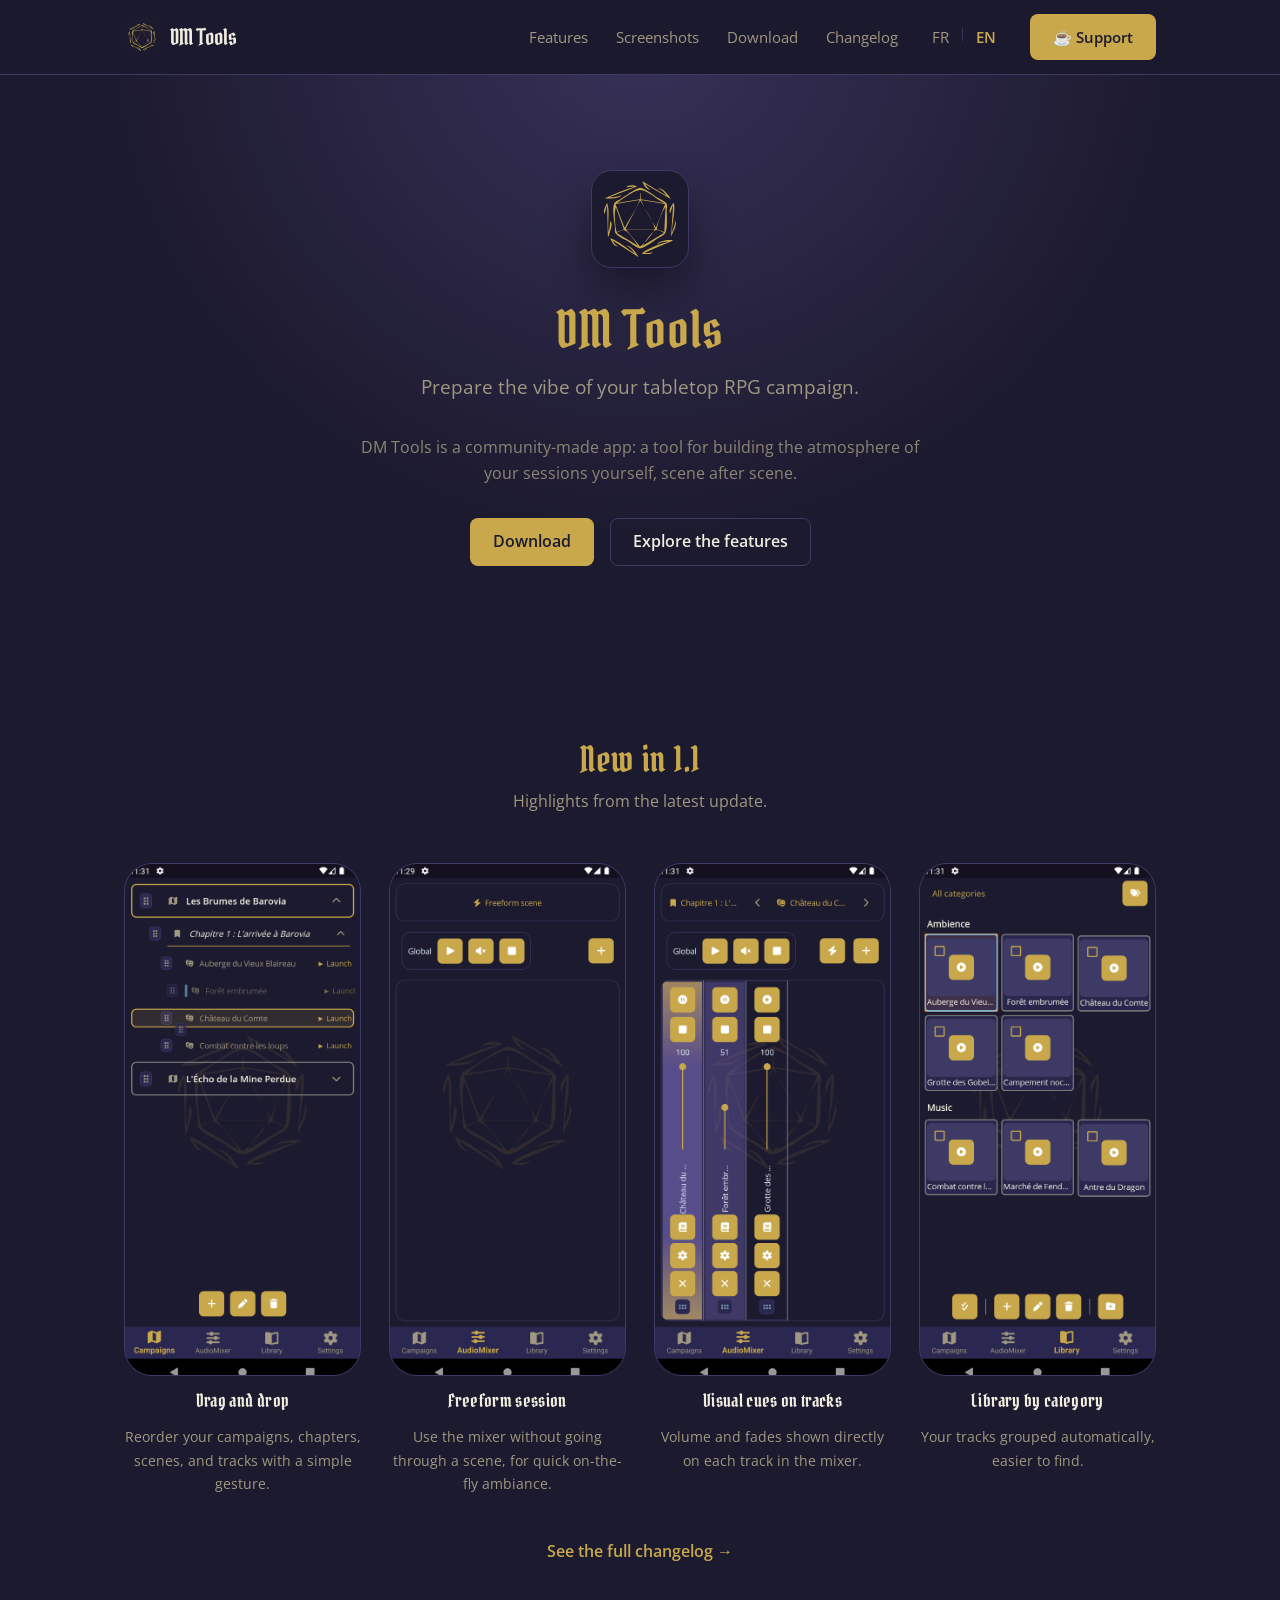
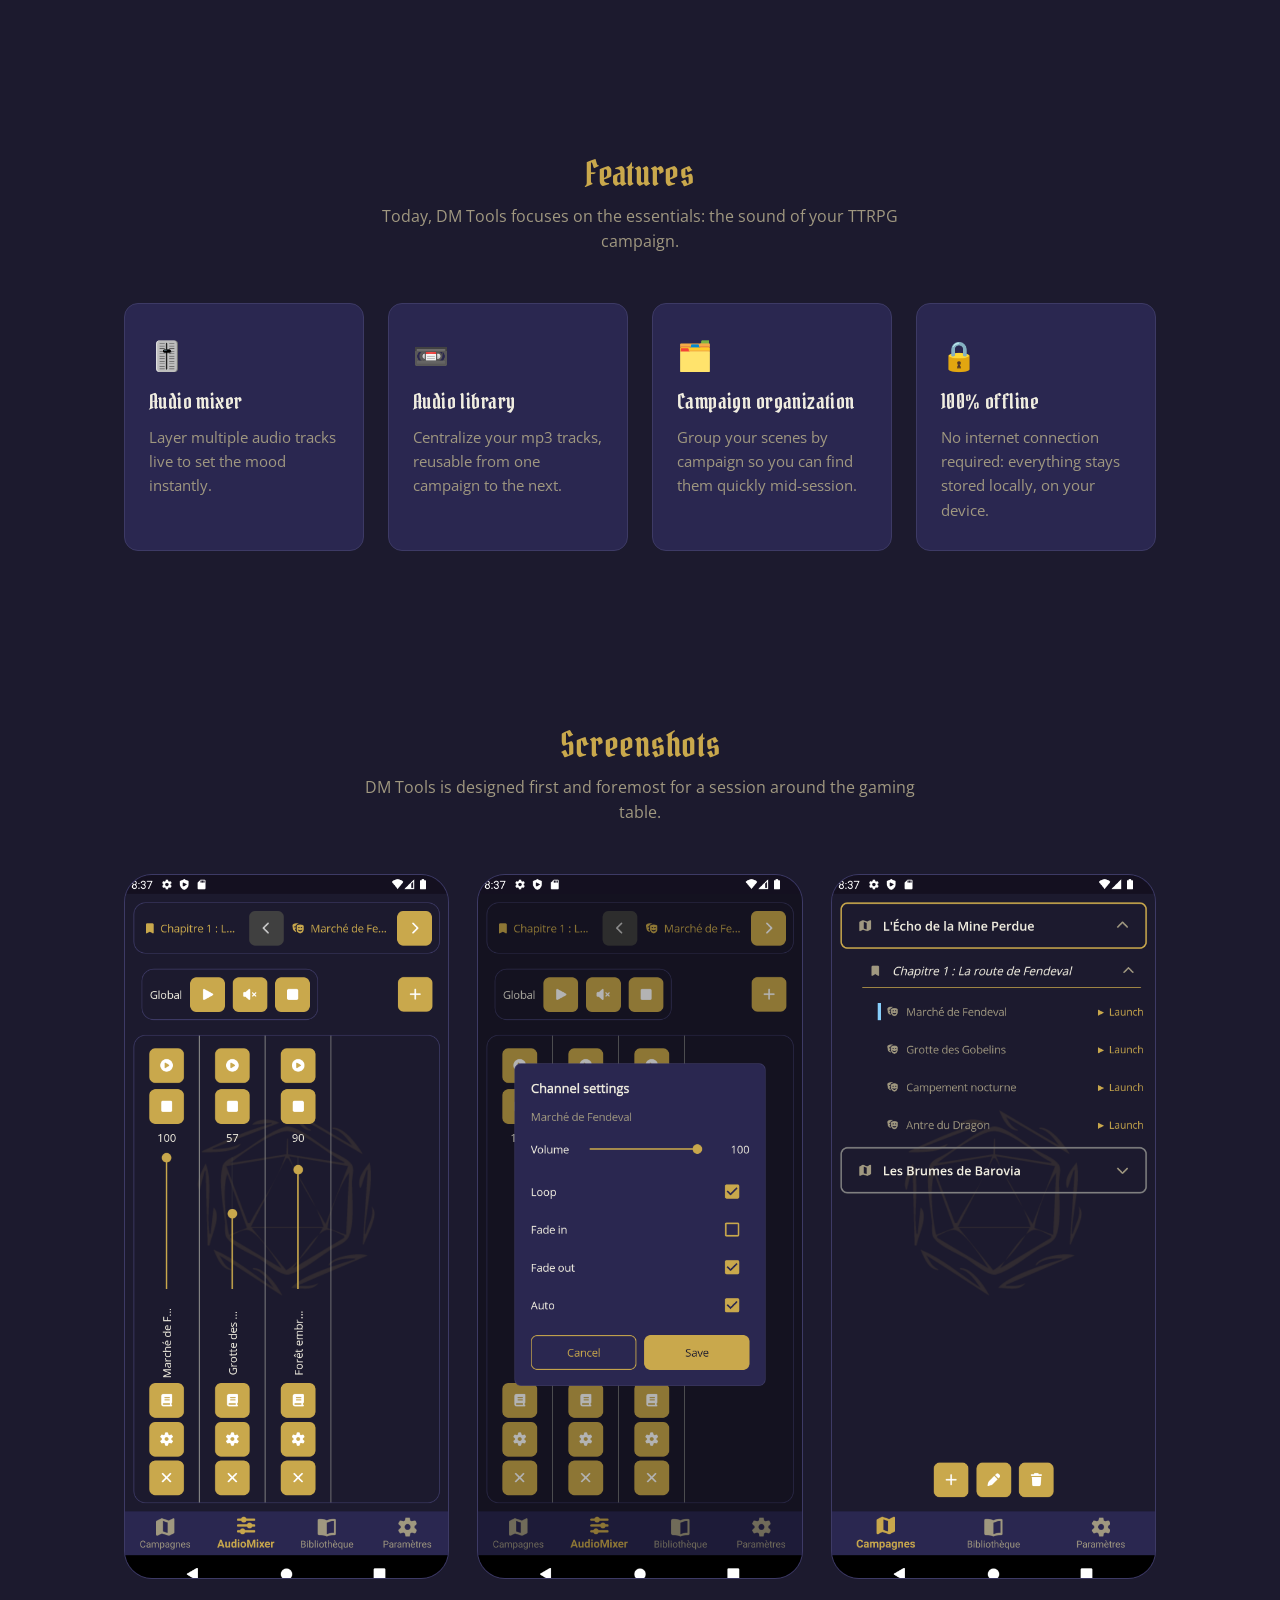
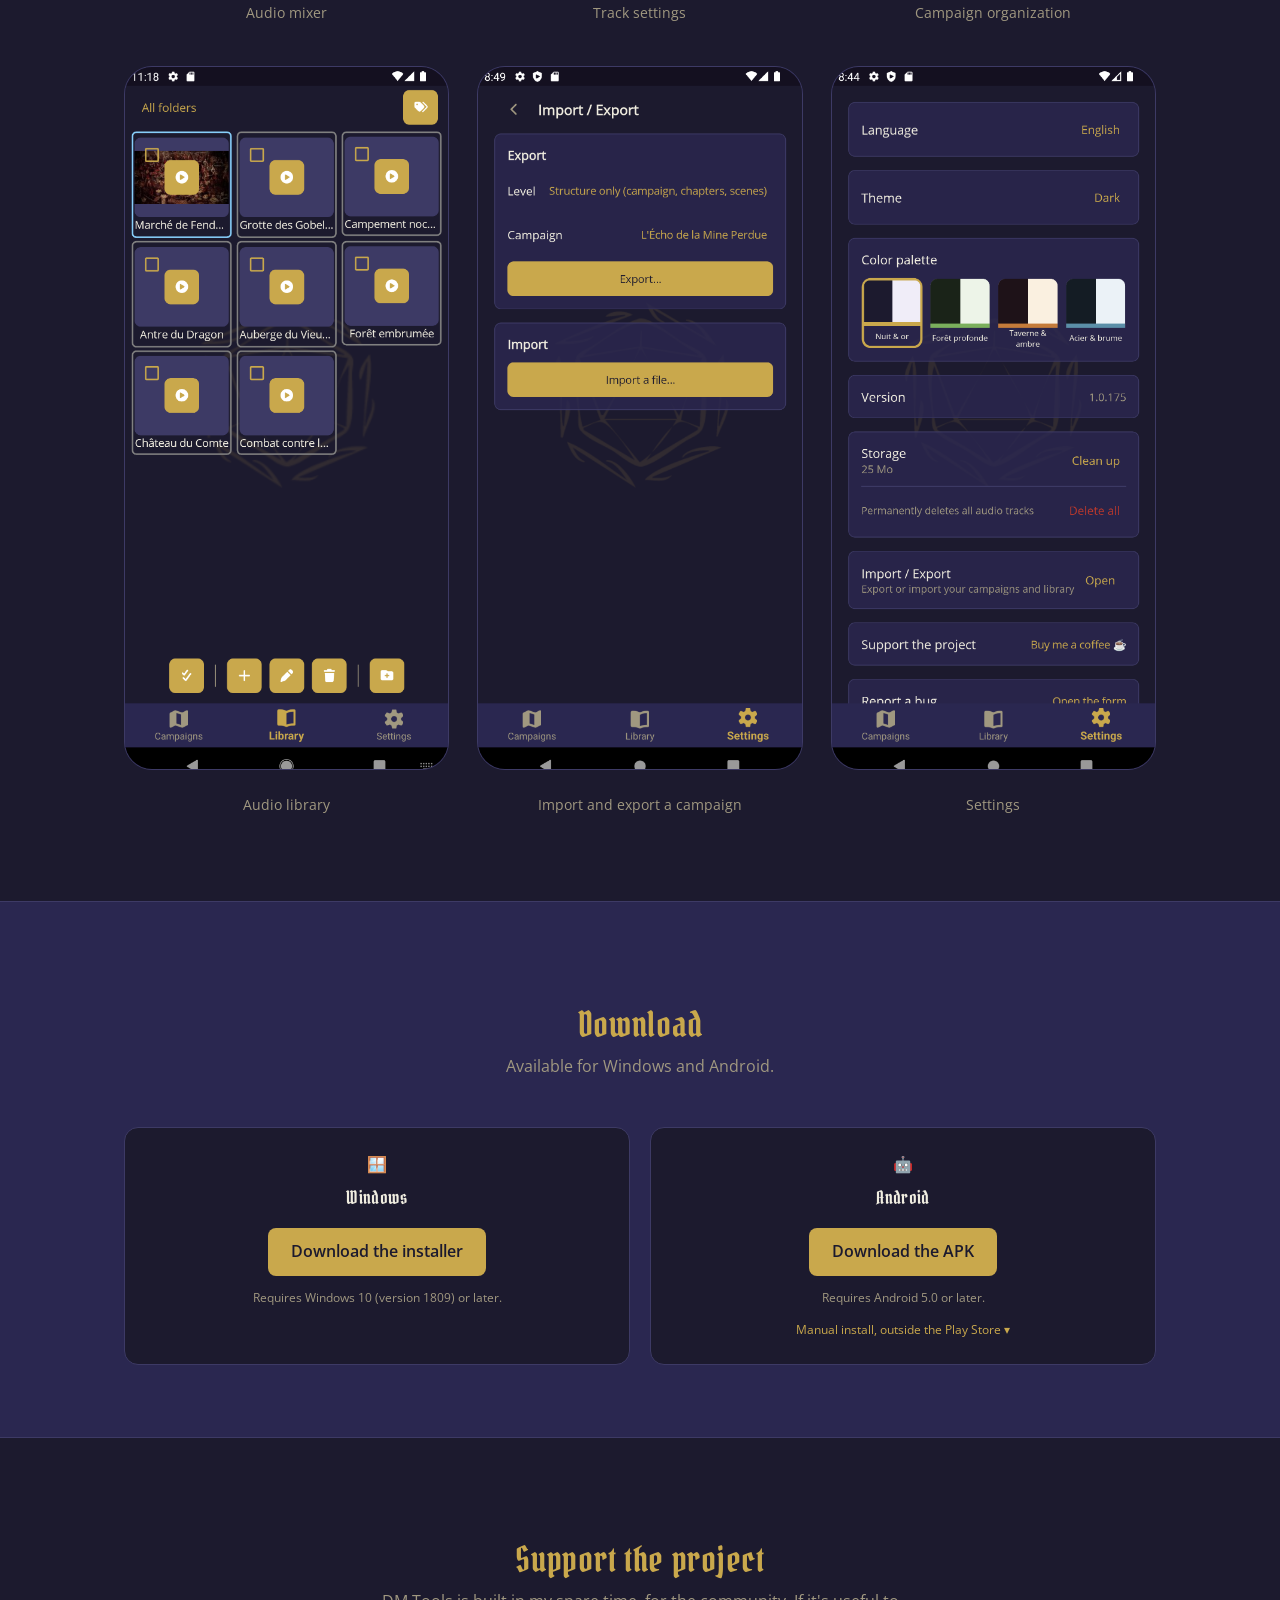
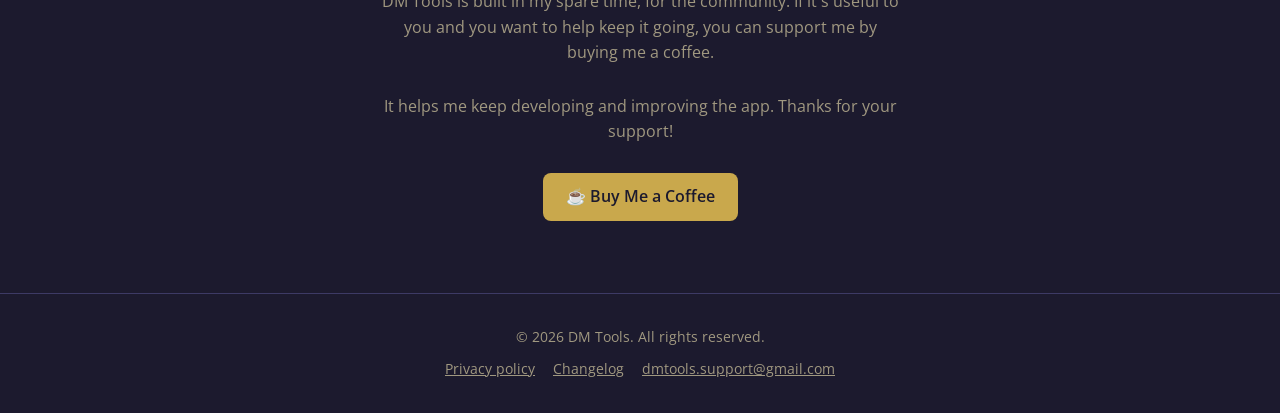
==== commit 0bce0ef7: "Add a What's new in 1.1 section to the site homepage" ====
--- a/Website/en/index.html
+++ b/Website/en/index.html
@@ -62,6 +62,36 @@
       </div>
     </section>
 
+    <section id="whats-new">
+      <div class="container">
+        <h2>New in 1.1</h2>
+        <p class="section-intro">Highlights from the latest update.</p>
+        <div class="whatsnew-grid">
+          <div class="whatsnew-card">
+            <div class="screen-frame"><img src="../assets/new-features/1.2.png" alt="Drag-and-drop reordering in the Campaigns accordion" loading="lazy" /></div>
+            <h3>Drag and drop</h3>
+            <p>Reorder your campaigns, chapters, scenes, and tracks with a simple gesture.</p>
+          </div>
+          <div class="whatsnew-card">
+            <div class="screen-frame"><img src="../assets/new-features/2.png" alt="Freeform session in the Audio Mixer" loading="lazy" /></div>
+            <h3>Freeform session</h3>
+            <p>Use the mixer without going through a scene, for quick on-the-fly ambiance.</p>
+          </div>
+          <div class="whatsnew-card">
+            <div class="screen-frame"><img src="../assets/new-features/1.0.png" alt="Volume and fade visual cues on mixer tracks" loading="lazy" /></div>
+            <h3>Visual cues on tracks</h3>
+            <p>Volume and fades shown directly on each track in the mixer.</p>
+          </div>
+          <div class="whatsnew-card">
+            <div class="screen-frame"><img src="../assets/new-features/4.png" alt="Audio library grouped by category" loading="lazy" /></div>
+            <h3>Library by category</h3>
+            <p>Your tracks grouped automatically, easier to find.</p>
+          </div>
+        </div>
+        <p class="whatsnew-more"><a href="changelog.html">See the full changelog →</a></p>
+      </div>
+    </section>
+
     <section id="features">
       <div class="container">
         <h2>Features</h2>
--- a/Website/styles.css
+++ b/Website/styles.css
@@ -252,6 +252,59 @@
   color: var(--text-muted);
   margin: 0;
   font-size: 0.95rem;
+}
+
+/* What's new */
+.whatsnew-grid {
+  display: grid;
+  grid-template-columns: repeat(4, 1fr);
+  gap: 28px;
+}
+
+@media (max-width: 860px) {
+  .whatsnew-grid {
+    grid-template-columns: repeat(2, 1fr);
+  }
+}
+
+@media (max-width: 480px) {
+  .whatsnew-grid {
+    grid-template-columns: 1fr;
+  }
+}
+
+.whatsnew-card {
+  display: flex;
+  flex-direction: column;
+  gap: 14px;
+}
+
+.whatsnew-card h3 {
+  font-size: 1.1rem;
+  color: var(--text);
+  margin: 0;
+  text-align: center;
+}
+
+.whatsnew-card p {
+  color: var(--text-muted);
+  font-size: 0.9rem;
+  margin: 0;
+  text-align: center;
+}
+
+.whatsnew-more {
+  text-align: center;
+  margin-top: 44px;
+}
+
+.whatsnew-more a {
+  text-decoration: none;
+  font-weight: 600;
+}
+
+.whatsnew-more a:hover {
+  text-decoration: underline;
 }
 
 /* Screenshots */
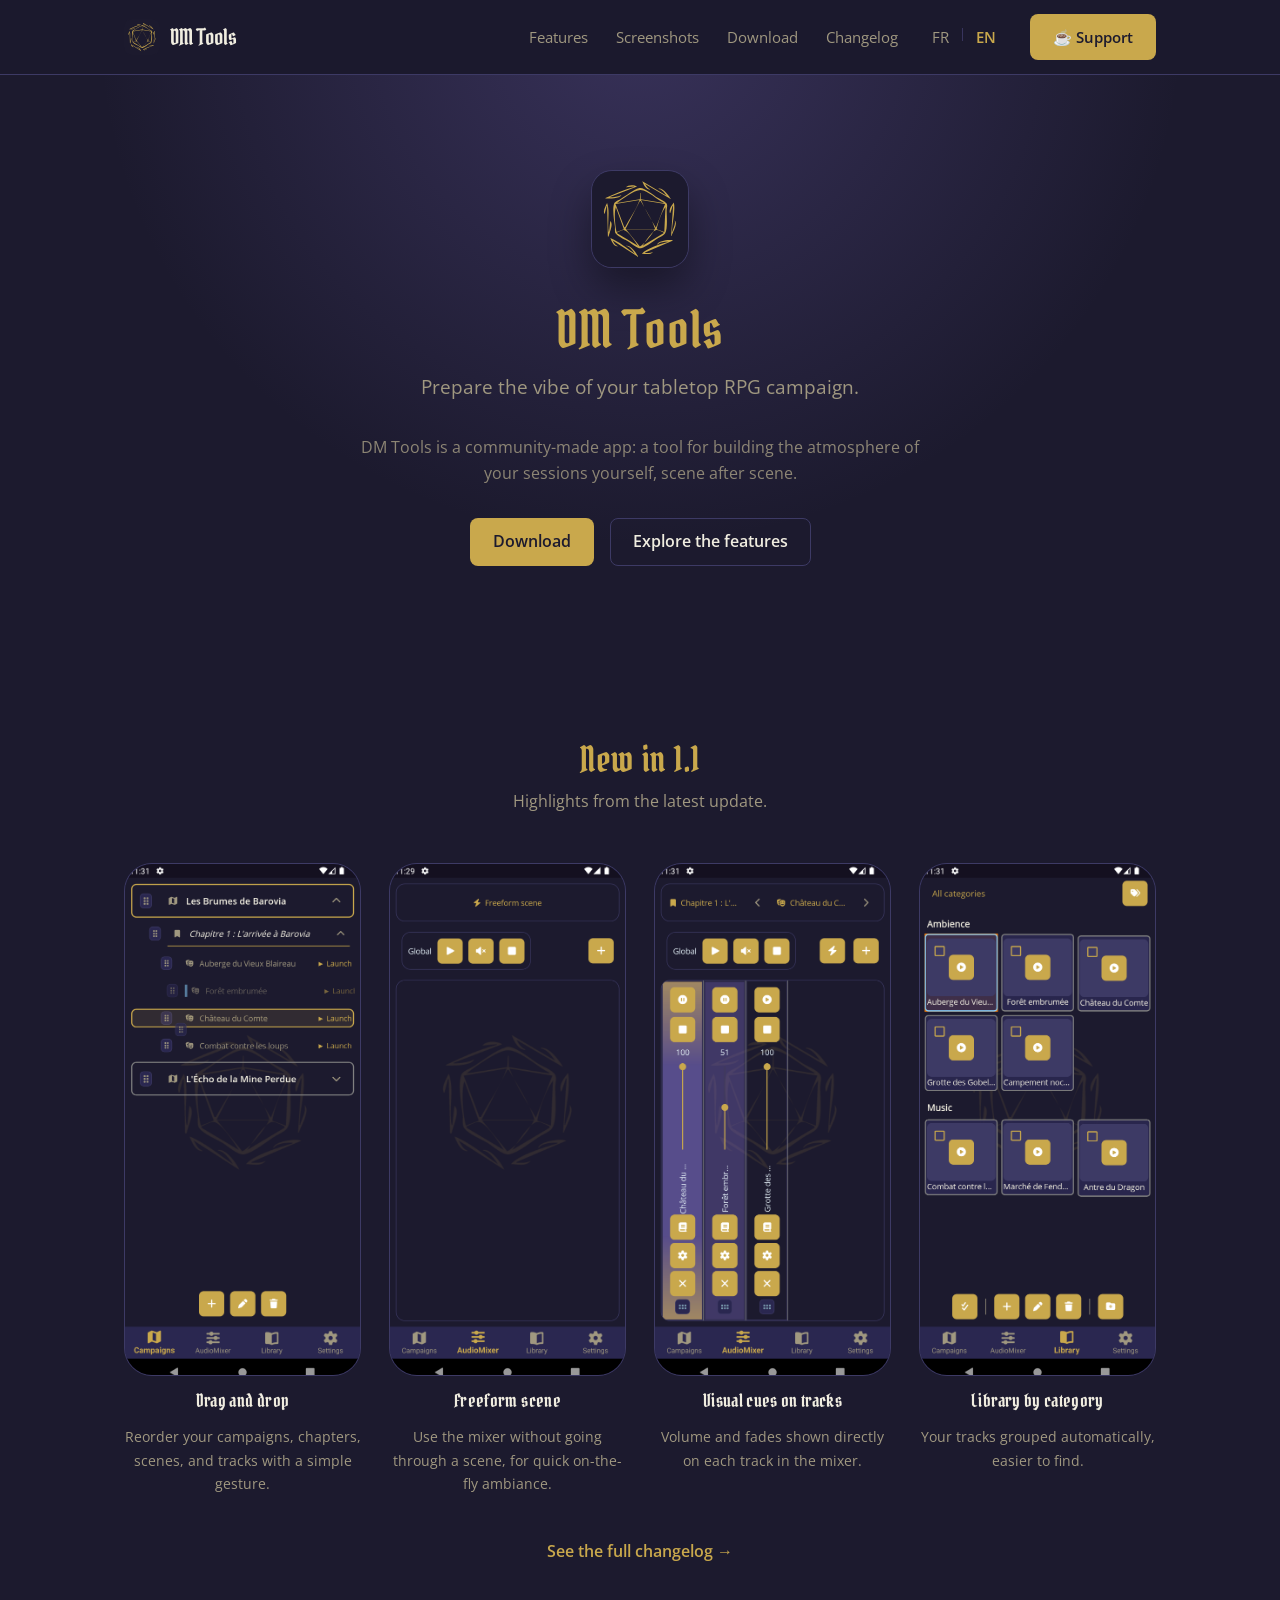
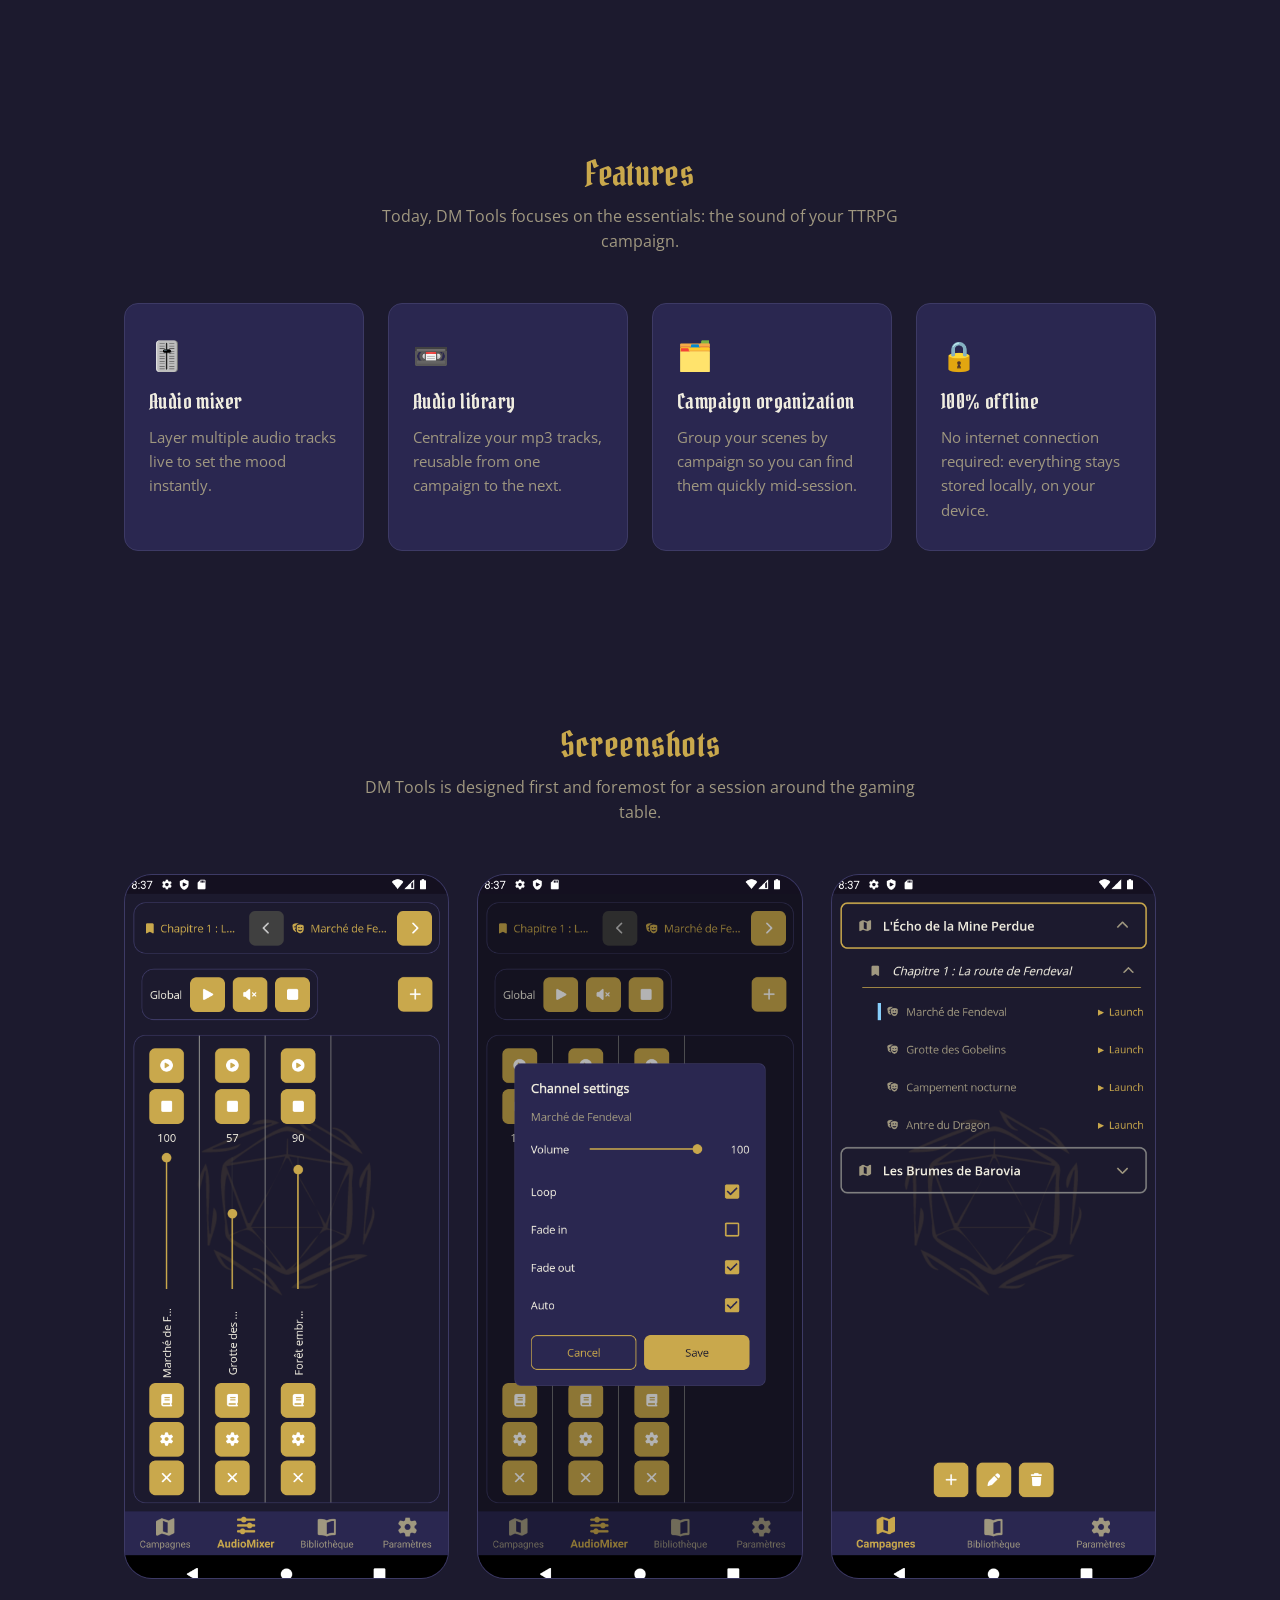
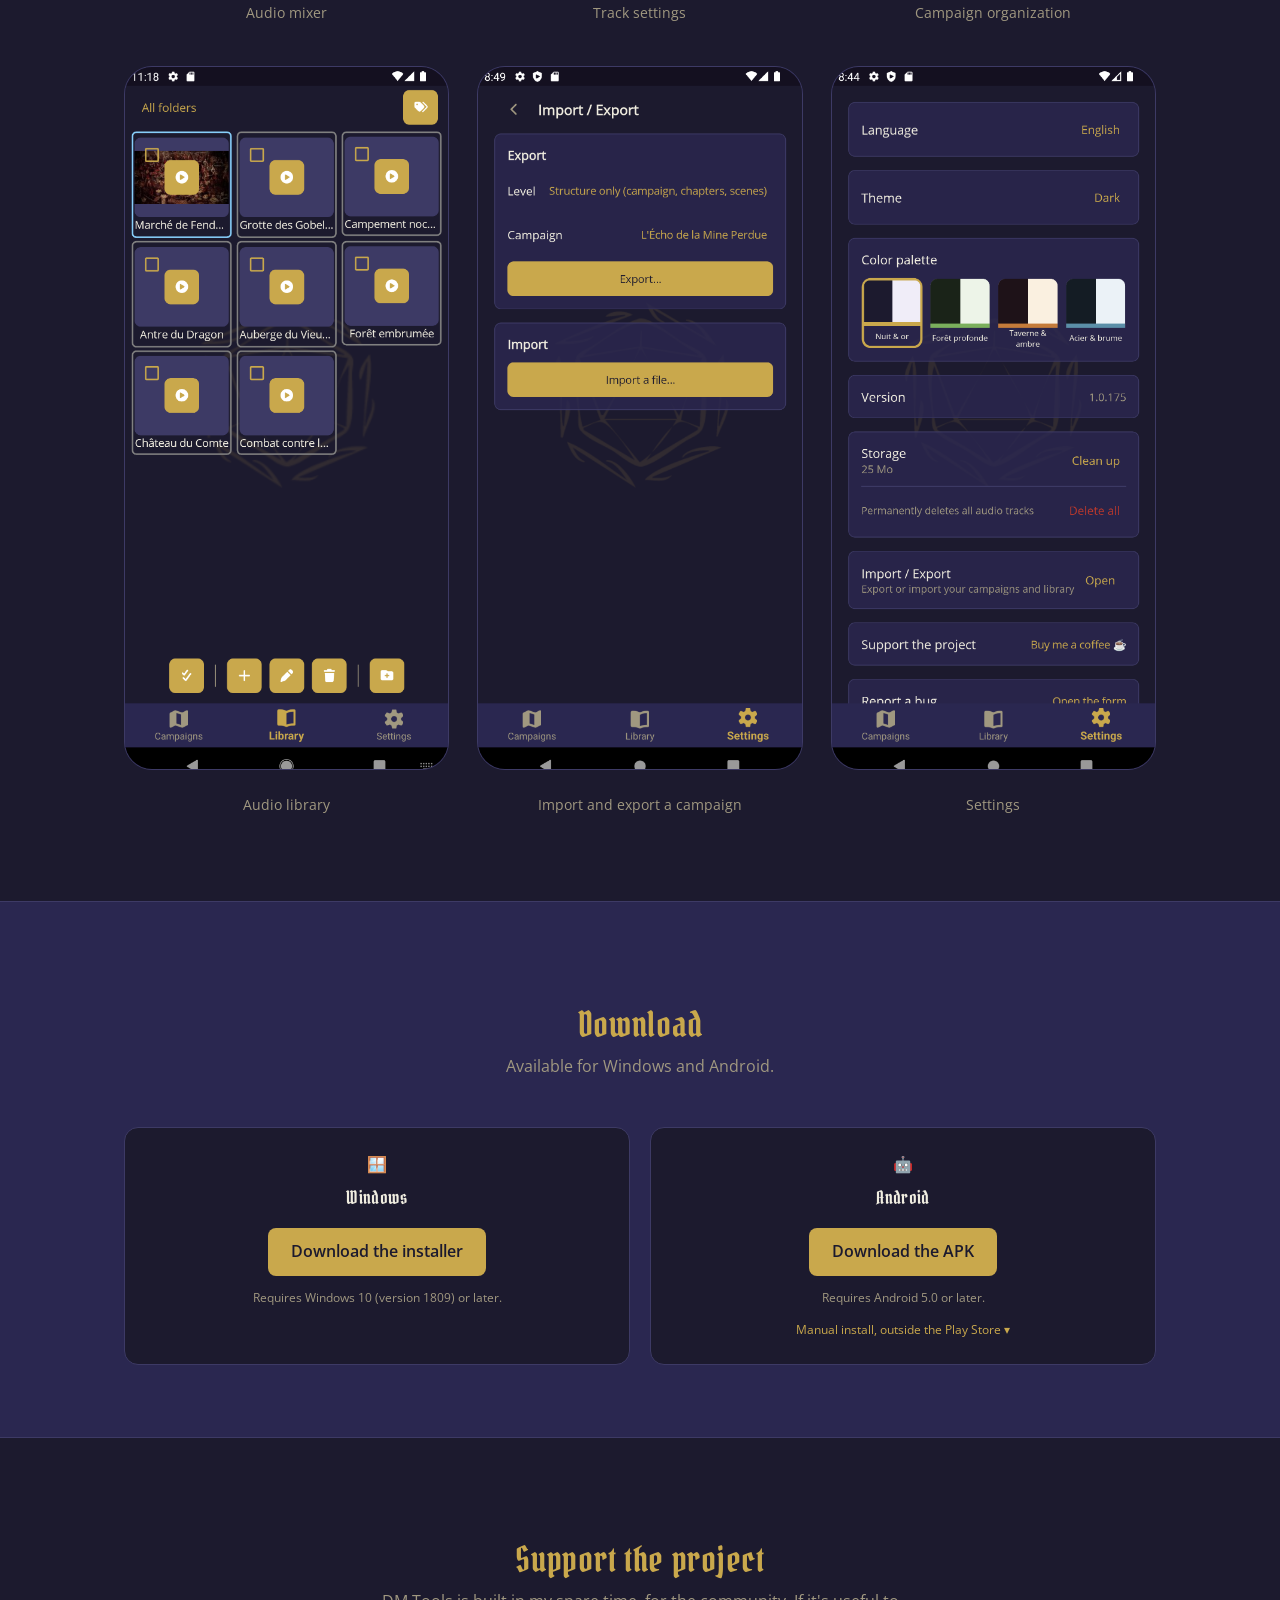
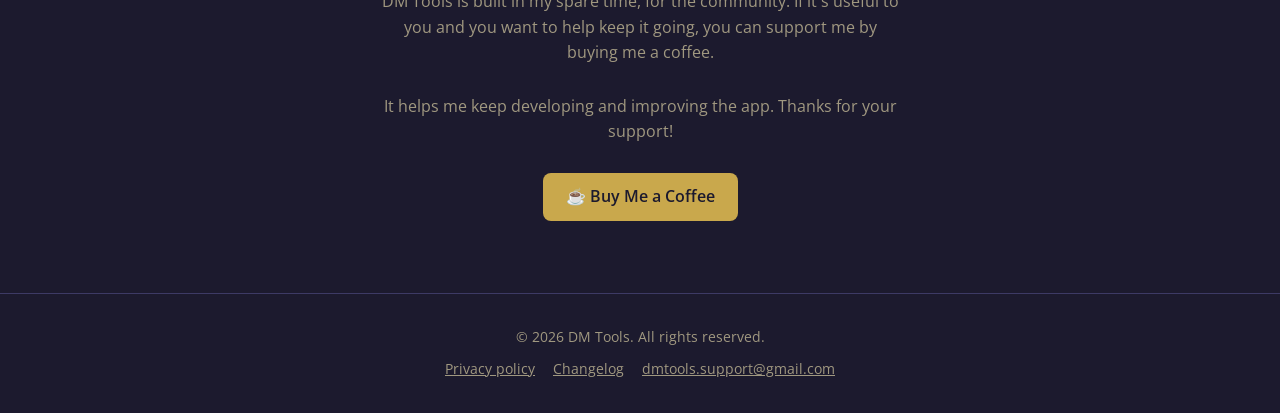
==== commit 8c70a923: "Fix freeform scene in new feature block" ====
--- a/Website/en/index.html
+++ b/Website/en/index.html
@@ -74,7 +74,7 @@
           </div>
           <div class="whatsnew-card">
             <div class="screen-frame"><img src="../assets/new-features/2.png" alt="Freeform session in the Audio Mixer" loading="lazy" /></div>
-            <h3>Freeform session</h3>
+            <h3>Freeform scene</h3>
             <p>Use the mixer without going through a scene, for quick on-the-fly ambiance.</p>
           </div>
           <div class="whatsnew-card">
